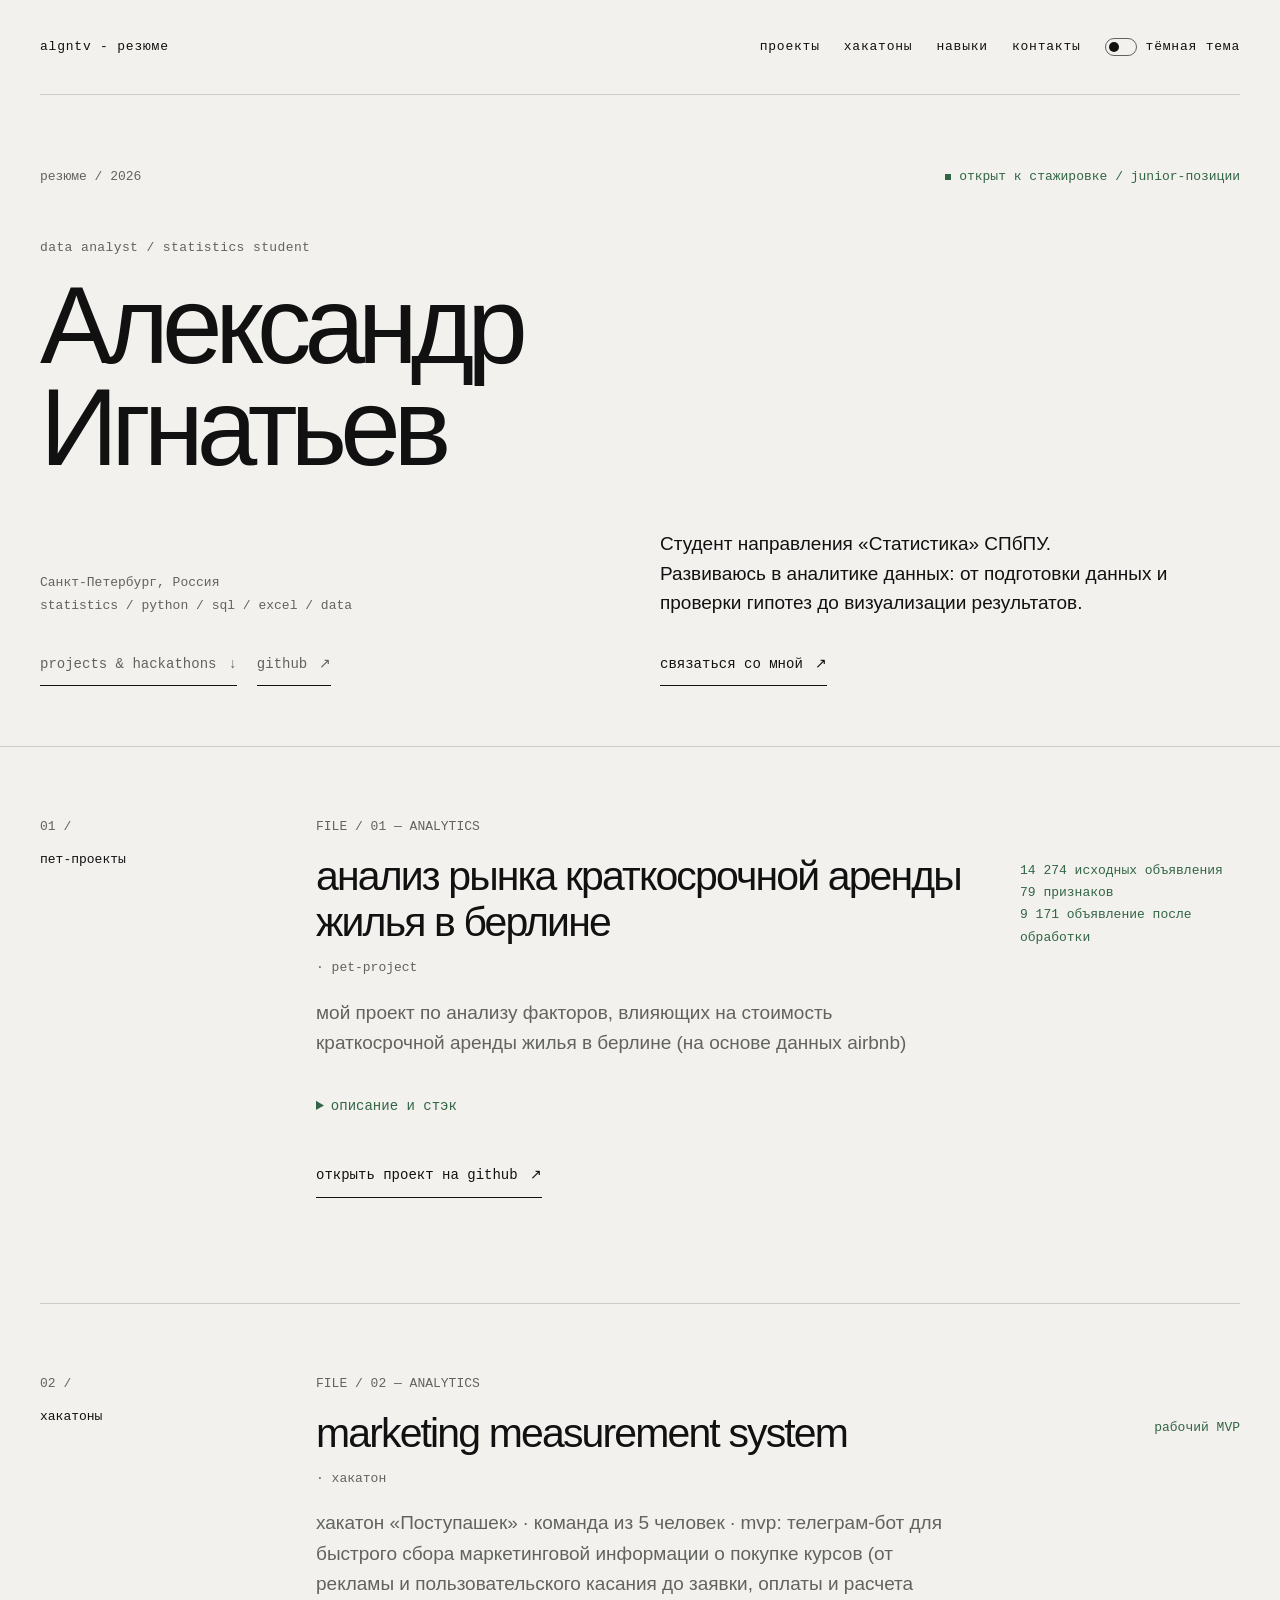
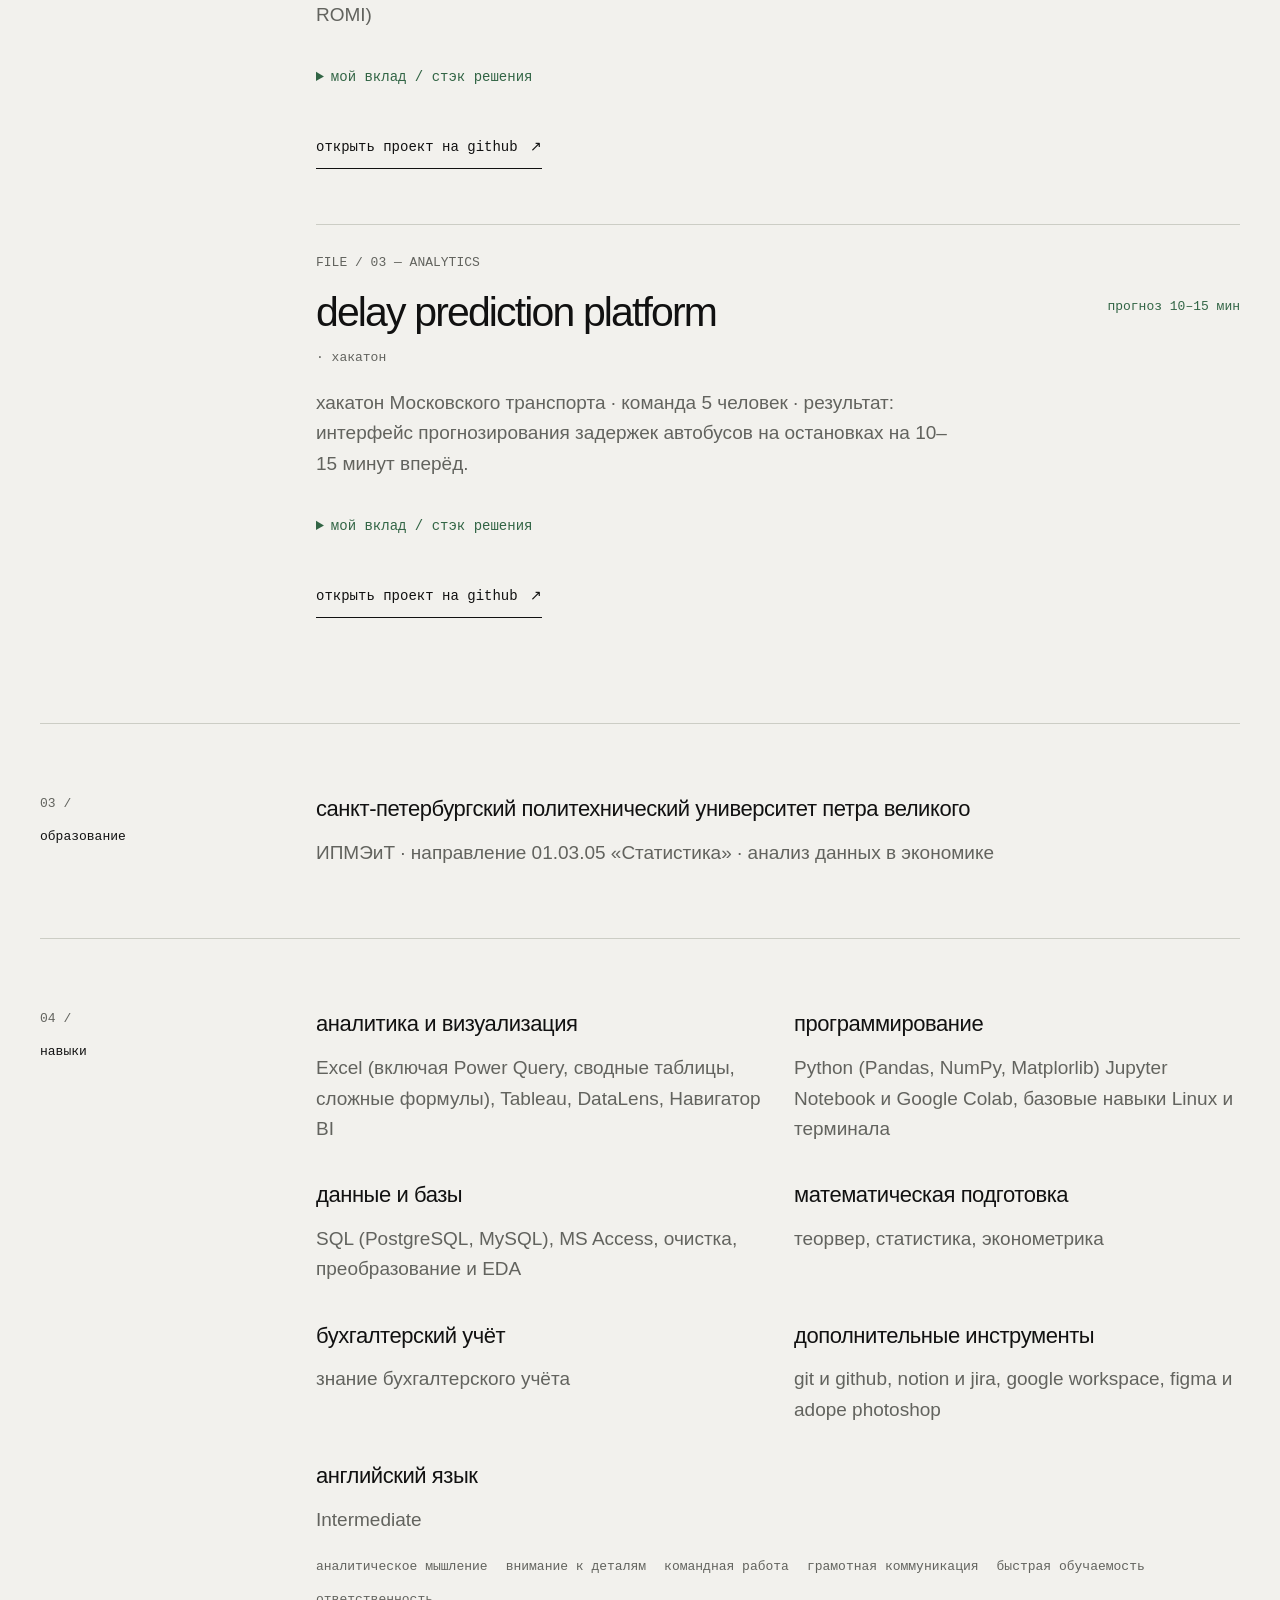
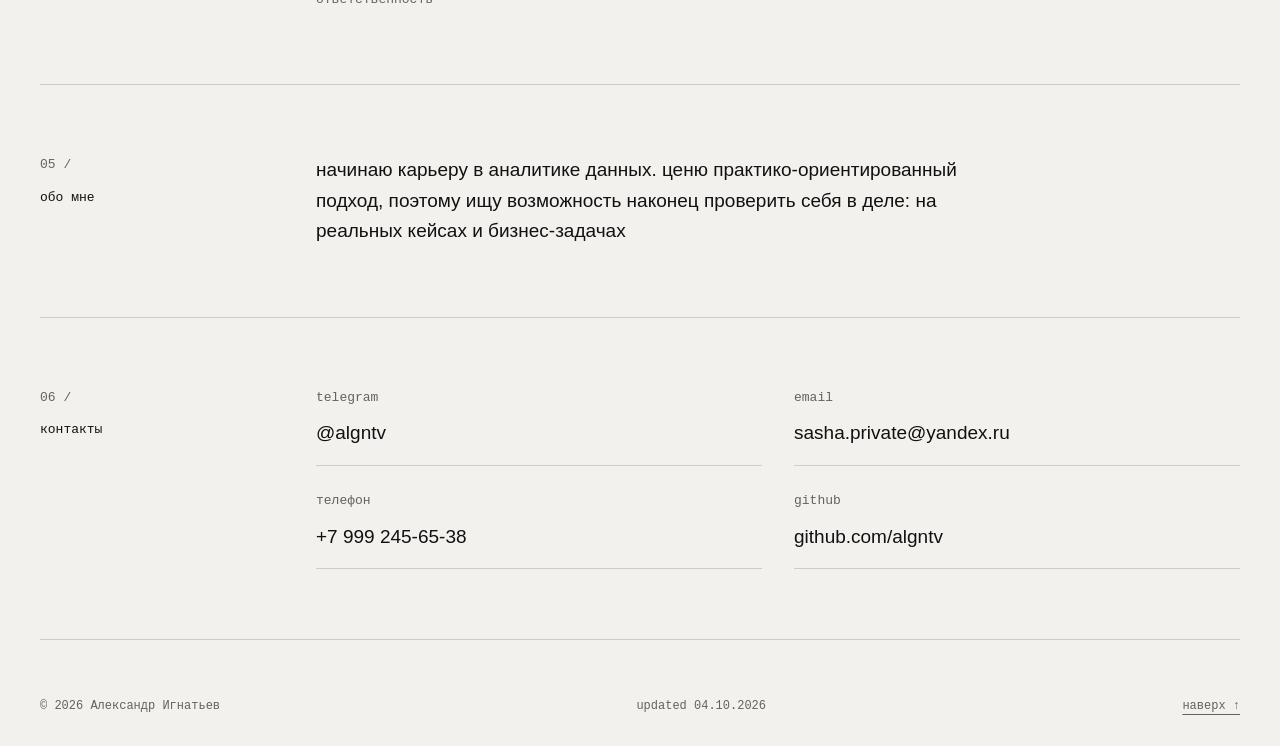
==== index.html @ ba7e3d8f "Add accounting knowledge to resume skills" ====
<!doctype html>
<html lang="ru">
<head>
  <meta charset="utf-8">
  <meta name="viewport" content="width=device-width, initial-scale=1">
  <meta name="description" content="Александр Игнатьев — начинающий аналитик данных. Python, SQL, Excel, Tableau и DataLens.">
  <title>Александр Игнатьев — аналитик данных</title>
  <script>
    (() => {
      let theme;
      try { theme = localStorage.getItem('resume-theme'); } catch {}
      document.documentElement.dataset.theme = theme === 'dark' || theme === 'light'
        ? theme : (matchMedia('(prefers-color-scheme: dark)').matches ? 'dark' : 'light');
    })();
  </script>
  <style>
:root{--bg:#f2f1ed;--text:#111;--muted:#62635e;--line:#cccdc5;--accent:#326545;--max:1240px;--body-size:19px;--label-size:13px;--action-size:14px;--card-title-size:22px;--mono:"SFMono-Regular",Consolas,"Liberation Mono",monospace}
html{color-scheme:light}html[data-theme="dark"]{color-scheme:dark;--bg:#181a18;--text:#f0f1eb;--muted:#b3b7ad;--line:#42473e;--accent:#97c9a2}
.theme-toggle{display:inline-flex;align-items:center;gap:9px;min-height:44px;padding:0;border:0;background:none;color:var(--text);font:inherit;letter-spacing:inherit;cursor:pointer}.theme-toggle:focus-visible{outline:2px solid var(--accent);outline-offset:6px}.theme-track{display:inline-block;width:32px;height:18px;border:1px solid var(--muted);border-radius:12px;padding:3px}.theme-track::after{content:"";display:block;width:10px;height:10px;border-radius:50%;background:var(--text);transition:transform .18s ease}.theme-toggle[aria-checked="true"] .theme-track::after{transform:translateX(14px)}.nav-links{align-items:center}
*{box-sizing:border-box}html{scroll-behavior:smooth;scroll-padding-top:28px}body{margin:0;background:var(--bg);color:var(--text);font:var(--body-size)/1.6 Arial,Helvetica,sans-serif}a{color:inherit;text-underline-offset:5px}a:hover{color:var(--accent)}a:focus-visible,summary:focus-visible{outline:2px solid var(--accent);outline-offset:6px}.wrap{width:min(calc(100% - 80px),var(--max));margin:auto}
.site-nav{display:flex;justify-content:space-between;gap:24px;align-items:center;padding:25px 0;border-bottom:1px solid var(--line);font:var(--label-size)/1.6 var(--mono);letter-spacing:.06em}.site-nav a{text-decoration:none}.site-nav>a{text-transform:none}.nav-links{display:flex;gap:24px;flex-wrap:wrap}.archive-mark{color:var(--muted)}
header{padding:72px 0 60px;border-bottom:1px solid var(--line)}.hero-meta{display:flex;justify-content:space-between;gap:24px;margin-bottom:50px;font:var(--label-size)/1.6 var(--mono);color:var(--muted)}.availability{color:var(--accent)}.availability::before{content:"";display:inline-block;width:6px;height:6px;background:var(--accent);margin-right:8px}
.eyebrow{margin:0 0 16px;font:var(--label-size)/1.6 var(--mono);color:var(--muted);letter-spacing:.03em}
h1{font-size:clamp(56px,8.5vw,118px);line-height:.94;letter-spacing:-.065em;font-weight:500;margin:0;max-width:1100px}h1 span{display:block}.hero-bottom{display:grid;grid-template-columns:1fr 1fr;gap:40px;align-items:end;margin-top:50px}.hero-index{font:var(--label-size)/1.8 var(--mono);color:var(--muted)}.lead{max-width:570px;margin:0;font-size:var(--body-size);line-height:1.55}.actions{display:flex;flex-wrap:wrap;gap:20px;margin-top:25px}.button{display:inline-flex;align-items:center;min-height:44px;padding:5px 0;border:0;border-bottom:1px solid var(--text);background:none;text-decoration:none;font:var(--action-size)/1.6 var(--mono)}.button:hover{border-color:var(--accent)}.button::after{content:" ↗";margin-left:12px}.hero-index .button:first-child::after{content:" ↓"}
main{padding:0 0 56px}section{display:grid;grid-template-columns:220px minmax(0,1fr);gap:56px;padding:70px 0;border-bottom:1px solid var(--line)}section h2{margin:0;font:var(--label-size)/1.6 var(--mono);font-weight:400}section h2 span{display:block;color:var(--muted);margin-bottom:12px}.content{min-width:0}.content p:first-child{margin-top:0}.content p:last-child{margin-bottom:0}.content>p{max-width:670px;font-size:var(--body-size);line-height:1.6}
.project{position:relative;border-top:1px solid var(--line);padding:28px 0 35px}.project:first-child{border-top:0;padding-top:0}.project+.project{margin-top:20px}.project-index{font:var(--label-size)/1.6 var(--mono);color:var(--muted);margin:0 0 16px}.project-top{display:grid;grid-template-columns:minmax(0,1fr) auto;gap:24px;align-items:start}.project h3{font-size:clamp(25px,3.2vw,43px);font-weight:400;letter-spacing:-.045em;line-height:1.12;margin:0 0 18px;max-width:650px}.project-type{display:block;font:var(--label-size)/1.6 var(--mono);color:var(--muted);letter-spacing:0;margin-top:12px}.project p{max-width:650px;color:var(--muted);font-size:var(--body-size)}.project-top p{font-size:var(--body-size)}.metric{font:var(--label-size)/1.7 var(--mono);color:var(--accent);max-width:220px;padding-top:6px}.project ul{margin:20px 0;padding-left:18px;max-width:650px;font-size:var(--body-size)}.project li{padding:4px 0}.tags{display:flex;flex-wrap:wrap;gap:5px 18px}.tag{font:var(--label-size)/1.7 var(--mono);color:var(--muted);padding:3px 0;background:transparent;border:0}.case-file{margin-top:24px}.case-file summary{cursor:pointer;font:var(--action-size)/1.6 var(--mono);padding:12px 0;width:fit-content;min-height:44px;color:var(--accent)}.case-file[open]{padding-bottom:16px}.case-file[open] summary{margin-bottom:14px}.case-file strong{font-weight:500;color:var(--text)}
.skill-groups{display:grid;grid-template-columns:1fr 1fr;gap:36px 32px}.card{padding:0;background:none;border:0}.card h3{font-size:var(--card-title-size);line-height:1.35;font-weight:400;margin:0 0 14px;letter-spacing:-.02em}.card p{margin:0;color:var(--muted);font-size:var(--body-size)}.contact-grid{display:grid;grid-template-columns:1fr 1fr;gap:25px 32px}.contact{display:block;padding:0 0 16px;border-bottom:1px solid var(--line);text-decoration:none;overflow-wrap:anywhere;font-size:var(--body-size)}.contact span{display:block;font:var(--label-size)/1.6 var(--mono);color:var(--muted);margin-bottom:10px}footer{padding:0 0 28px;font:12px/1.8 var(--mono);color:var(--muted)}.footer-row{display:flex;justify-content:space-between;gap:20px}.skip-link{position:absolute;left:20px;top:-100px;background:var(--bg);padding:12px;z-index:2}.skip-link:focus{top:10px}
@media(min-width:1000px){section h2{position:sticky;top:28px;align-self:start}}
@media(max-width:850px){.wrap{width:calc(100% - 40px)}section{grid-template-columns:150px minmax(0,1fr);gap:28px}.project-top{grid-template-columns:1fr}.metric{padding-top:0}.hero-bottom{gap:24px}.nav-links{gap:14px}}
@media(max-width:600px){:root{--body-size:18px;--label-size:12px;--action-size:13px;--card-title-size:21px}.wrap{width:calc(100% - 36px)}.site-nav{font-size:var(--label-size);padding:18px 0;gap:12px;flex-wrap:wrap}.nav-links{width:100%;justify-content:space-between}.archive-mark{display:none}.nav-links{gap:16px}header{padding:40px 0}.hero-meta{margin-bottom:36px;flex-direction:column;gap:8px}h1{font-size:clamp(46px,12vw,72px)}.hero-bottom{grid-template-columns:1fr;margin-top:32px;gap:28px}.hero-index{order:2}.lead{font-size:var(--body-size)}section{grid-template-columns:1fr;gap:30px;padding:44px 0}section h2 span{display:inline;margin-right:12px}section h2{font-size:var(--label-size)}.skill-groups,.contact-grid{grid-template-columns:1fr}.project h3{font-size:32px}.project+.project{margin-top:5px}.content>p{font-size:var(--body-size)}.footer-row{flex-direction:column;gap:5px}}
@media(prefers-reduced-motion:reduce){html{scroll-behavior:auto}.theme-track::after{transition:none}}
</style>
</head>
<body>
<a class="skip-link" href="#main">перейти к содержимому</a>
<nav class="site-nav wrap" aria-label="Основная навигация"><a href="#" aria-label="В начало">algntv - резюме</a><div class="nav-links"><a href="#projects">проекты</a><a href="#hackathons">хакатоны</a><a href="#skills">навыки</a><a href="#contacts">контакты</a><button class="theme-toggle" type="button" role="switch" aria-label="тёмная тема" aria-checked="false"><span class="theme-track" aria-hidden="true"></span><span>тёмная тема</span></button></div></nav>
  <header>
    <div class="wrap">
      <div class="hero-meta"><span>резюме / 2026</span><span class="availability">открыт к стажировке / junior-позиции</span></div>
<p class="eyebrow">data analyst / statistics student</p>
<h1><span>Александр</span><span>Игнатьев</span></h1>
<div class="hero-bottom"><div class="hero-index">Санкт-Петербург, Россия<br>statistics / python / sql / excel / data<br><div class="actions"><a class="button" href="#projects">projects &amp; hackathons</a><a class="button" href="https://github.com/algntv" target="_blank" rel="noreferrer">github</a></div></div><div><p class="lead">Студент направления «Статистика» СПбПУ.<br>Развиваюсь в аналитике данных: от подготовки данных и проверки гипотез до визуализации результатов.</p><div class="actions"><a class="button" href="mailto:sasha.private@yandex.ru">связаться со мной</a></div></div></div>
</div></header>

  <main class="wrap" id="main">
    <section id="projects">
      <h2><span>01 /</span>пет-проекты</h2>
      <div class="content">
        <article class="project" id="project-1"><div class="project-index">FILE / 01 — ANALYTICS</div>
          <div class="project-top">
            <div>
              <h3>анализ рынка краткосрочной аренды жилья в берлине<span class="project-type">· pet-project</span></h3>
              <p>
                мой проект по анализу факторов, влияющих на стоимость краткосрочной аренды жилья в берлине (на основе данных airbnb)
              </p>
            </div>
            <span class="metric">14 274 исходных объявления<br>79 признаков<br>9 171 объявление после обработки</span>
          </div>

          <details class="case-file"><summary>описание и стэк</summary><ul>
            <li>очистил и подготовил исходные данные;</li>
            <li>провёл EDA и визуализацию ключевых характеристик рынка;</li>
            <li>исследовал влияние района, типа жилья, вместимости, рейтинга и других факторов на цену;</li>
            <li>проверил восемь аналитических гипотез и сформулировал выводы о драйверах стоимости.</li>
          </ul>

          <p><strong>стек:</strong></p>
          <div class="tags">
            <span class="tag">Python</span>
            <span class="tag">Pandas</span>
            <span class="tag">NumPy</span>
            <span class="tag">Matplotlib</span>
            <span class="tag">Jupyter Notebook</span>
            <span class="tag">EDA</span>
            <span class="tag">очистка данных</span>
            <span class="tag">визуализация</span>
          </div>

          </details>
<div class="actions">
            <a class="button" href="https://github.com/algntv/airbnb-berlin-price-drivers" target="_blank" rel="noreferrer">
              открыть проект на github
            </a>
          </div>
        </article>

      </div>
    </section>

    <section id="hackathons">
      <h2><span>02 /</span>хакатоны</h2>
      <div class="content">
        <article class="project" id="project-2"><div class="project-index">FILE / 02 — ANALYTICS</div>
          <div class="project-top">
            <div>
              <h3>marketing measurement system<span class="project-type">· хакатон</span></h3>
              <p>
                хакатон «Поступашек» · команда из 5 человек ·
                mvp: телеграм-бот для быстрого сбора маркетинговой информации о покупке курсов (от рекламы и пользовательского касания до заявки, оплаты и расчета ROMI)
              </p>
            </div>
            <span class="metric">рабочий MVP</span>
          </div>

          <details class="case-file"><summary>мой вклад / стэк решения</summary><ul>
            <li>Telegram-бот создаёт tracking-ссылки, фиксирует касания и заявки;</li>
            <li>система считает воронку, attributed revenue, CPA и ROMI по нескольким моделям атрибуции;</li>
            <li>аналитическая часть включает EDA 628 заказов, 606 покупателей и ≈5,9 млн ₽ выручки;</li>
            <li>Telegram-публикации классифицируются rule-based алгоритмом по типу контента;</li>
            <li><strong>мой вклад:</strong> участие в проработке аналитической логики решения и подхода к анализу и классификации данных.</li>
          </ul>

          <p><strong>стек проекта:</strong></p>
          <div class="tags">
            <span class="tag">Python</span>
            <span class="tag">Pandas</span>
            <span class="tag">SQLite</span>
            <span class="tag">Telegram Bot</span>
            <span class="tag">EDA</span>
            <span class="tag">атрибуция</span>
            <span class="tag">ROMI</span>
            <span class="tag">классификация</span>
            <span class="tag">маркетинговая аналитика</span>
          </div>

          </details>
<div class="actions">
            <a class="button" href="https://github.com/valentinesvev/marketing_attribution_system" target="_blank" rel="noreferrer">
              открыть проект на github
            </a>
          </div>
        </article>

        <article class="project" id="project-3"><div class="project-index">FILE / 03 — ANALYTICS</div>
          <div class="project-top">
            <div>
              <h3>delay prediction platform<span class="project-type">· хакатон</span></h3>
              <p>
                хакатон Московского транспорта · команда 5 человек · результат: интерфейс прогнозирования задержек автобусов на остановках на 10–15 минут вперёд.
              </p>
            </div>
            <span class="metric">прогноз 10–15 мин</span>
          </div>

          <details class="case-file"><summary>мой вклад / стэк решения</summary><ul>
            <li>платформа принимает потоковую телеметрию и показывает текущие и прогнозные задержки в интерфейсе диспетчера;</li>
            <li>реализованы live- и historical-режимы, ML-пайплайн, FastAPI backend и отдельный analytics worker;</li>
            <li>решение контейнеризировано через Docker Compose и покрыто автоматическими тестами;</li>
            <li><strong>мой вклад:</strong> финальное code review, проверка прохождения тестов и end-to-end работоспособности проекта перед сдачей.</li>
          </ul>

          <p><strong>стек проекта:</strong></p>
          <div class="tags">
            <span class="tag">Python</span>
            <span class="tag">Docker</span>
            <span class="tag">FastAPI</span>
            <span class="tag">PyTorch</span>
            <span class="tag">SQLite</span>
            <span class="tag">ML</span>
            <span class="tag">тестирование</span>
            <span class="tag">Code Review</span>
          </div>

          </details>
<div class="actions">
            <a class="button" href="https://github.com/valentinesvev/delay_prediction_platform" target="_blank" rel="noreferrer">
              открыть проект на github
            </a>
          </div>
        </article>
      </div>
    </section>

    <section id="education">
      <h2><span>03 /</span>образование</h2>
      <div class="content">
        <div class="card">
          <h3>санкт-петербургский политехнический университет петра великого</h3>
          <p>ИПМЭиТ · направление 01.03.05 «Статистика» · анализ данных в экономике</p>
        </div>
      </div>
    </section>

    <section id="skills">
      <h2><span>04 /</span>навыки</h2>
      <div class="content">
        <div class="skill-groups">
          <div class="card">
            <h3>аналитика и визуализация</h3>
            <p>Excel (включая Power Query, сводные таблицы, сложные формулы), Tableau, DataLens, Навигатор BI</p>
          </div>
          <div class="card">
            <h3>программирование</h3>
            <p>Python (Pandas, NumPy, Matplorlib) Jupyter Notebook и Google Colab, базовые навыки Linux и терминала</p>
          </div>
          <div class="card">
            <h3>данные и базы</h3>
            <p>SQL (PostgreSQL, MySQL), MS Access, очистка, преобразование и EDA</p>
          </div>
          <div class="card"><h3>математическая подготовка</h3><p>теорвер, статистика, эконометрика</p></div>
          <div class="card"><h3>бухгалтерский учёт</h3><p>знание бухгалтерского учёта</p></div>
          <div class="card">
            <h3>дополнительные инструменты</h3>
            <p>git и github, notion и jira, google workspace, figma и adope photoshop</p>
          </div>
          <div class="card">
            <h3>английский язык</h3>
            <p>Intermediate</p>
          </div>
        </div>

        <div class="tags" style="margin-top:18px">
          <span class="tag">аналитическое мышление</span>
          <span class="tag">внимание к деталям</span>
          <span class="tag">командная работа</span>
          <span class="tag">грамотная коммуникация</span>
          <span class="tag">быстрая обучаемость</span>
          <span class="tag">ответственность</span>
        </div>
      </div>
    </section>

    <section id="about">
      <h2><span>05 /</span>обо мне</h2>
      <div class="content">
        <p>
          начинаю карьеру в аналитике данных. ценю практико-ориентированный подход, поэтому ищу возможность наконец проверить себя в деле: на реальных кейсах и бизнес-задачах
        </p>
      </div>
    </section>

    <section id="contacts">
      <h2><span>06 /</span>контакты</h2>
      <div class="content">
        <div class="contact-grid">
          <a class="contact" href="https://t.me/algntv" target="_blank" rel="noreferrer">
            <span>telegram</span>
            @algntv
          </a>
          <a class="contact" href="mailto:sasha.private@yandex.ru">
            <span>email</span>
            sasha.private@yandex.ru
          </a>
          <a class="contact" href="tel:+79992456538">
            <span>телефон</span>
            +7 999 245-65-38
          </a>
          <a class="contact" href="https://github.com/algntv" target="_blank" rel="noreferrer">
            <span>github</span>
            github.com/algntv
          </a>
        </div>
      </div>
    </section>
  </main>

  <footer>
    <div class="wrap footer-row"><span>© 2026 Александр Игнатьев</span><span>updated 04.10.2026</span><a href="#">наверх ↑</a></div>
  </footer>
<script>
  (() => {
    const root = document.documentElement;
    const toggle = document.querySelector('.theme-toggle');
    const syncToggle = () => toggle.setAttribute('aria-checked', String(root.dataset.theme === 'dark'));
    syncToggle();
    toggle.addEventListener('click', () => {
      root.dataset.theme = root.dataset.theme === 'dark' ? 'light' : 'dark';
      try { localStorage.setItem('resume-theme', root.dataset.theme); } catch {}
      syncToggle();
    });
    matchMedia('(prefers-color-scheme: dark)').addEventListener('change', event => {
      let saved;
      try { saved = localStorage.getItem('resume-theme'); } catch {}
      if (saved === 'light' || saved === 'dark') return;
      root.dataset.theme = event.matches ? 'dark' : 'light';
      syncToggle();
    });
  })();
</script>
</body>
</html>
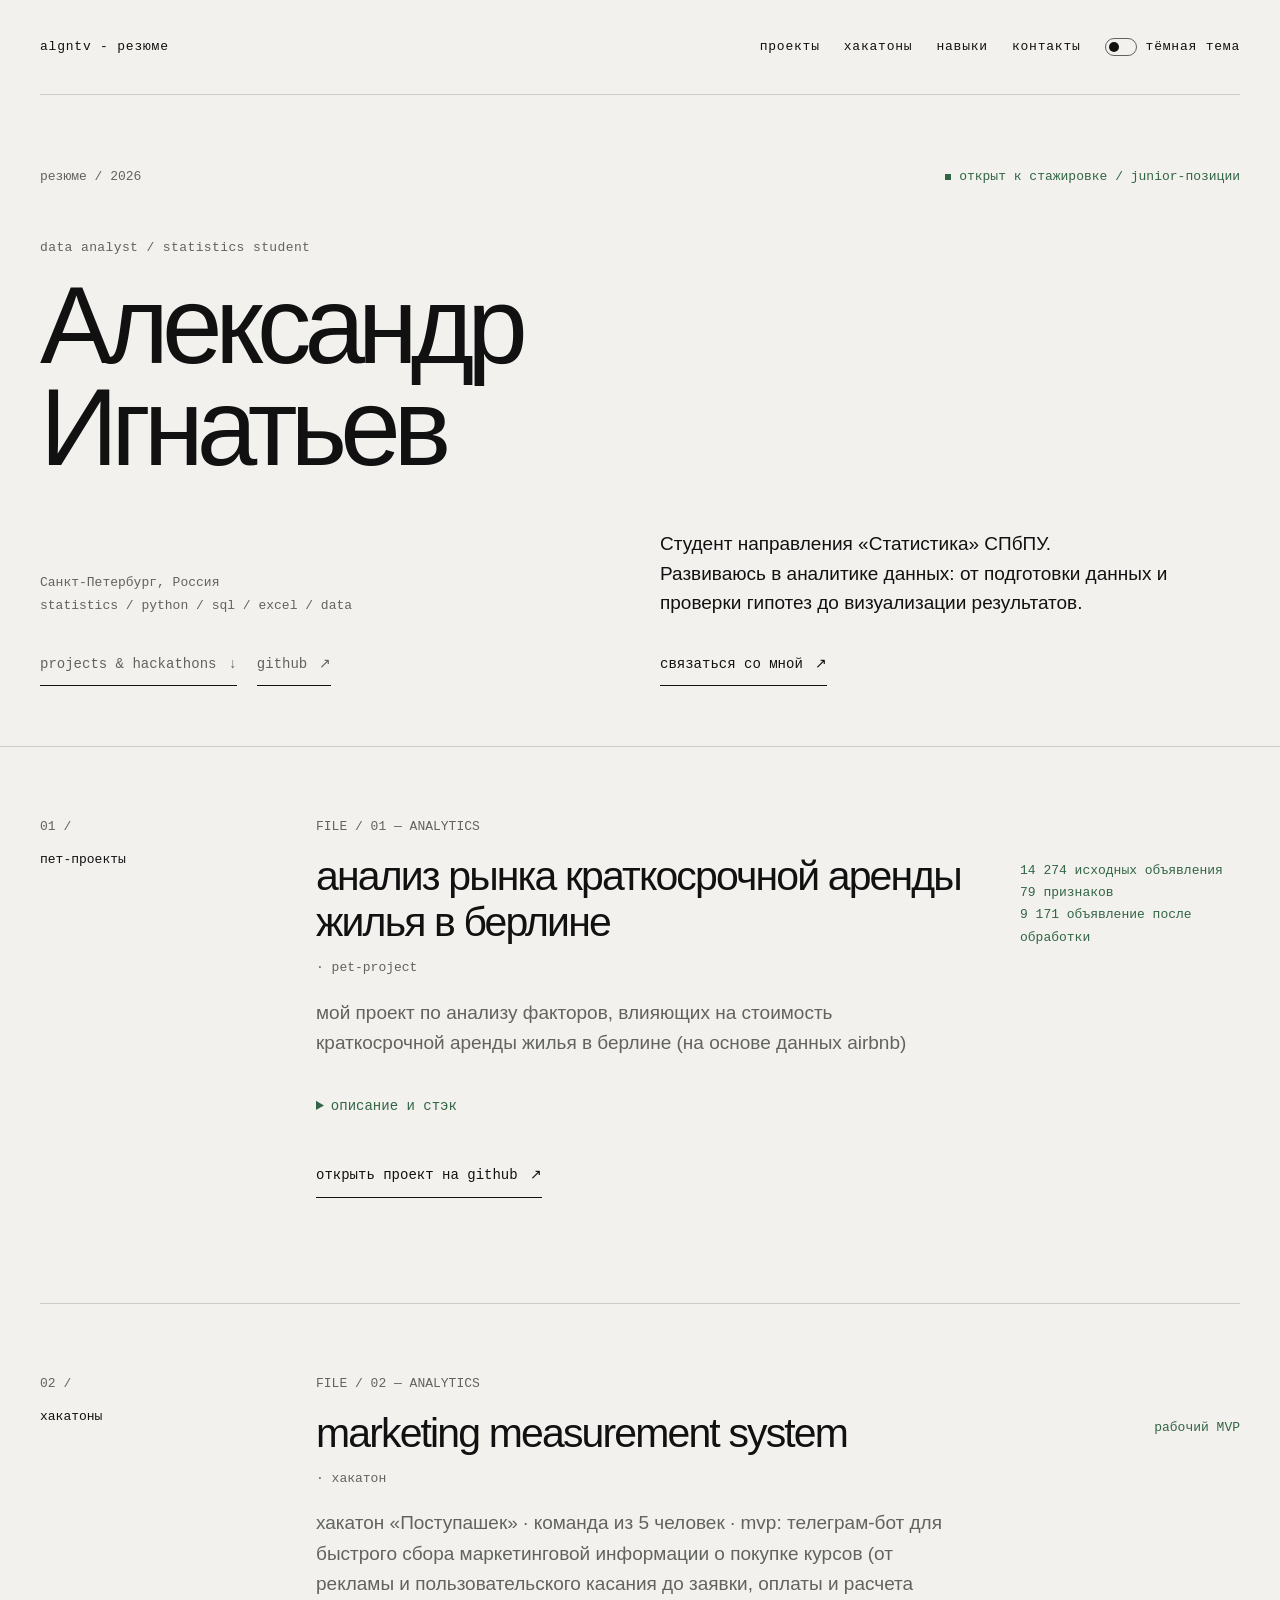
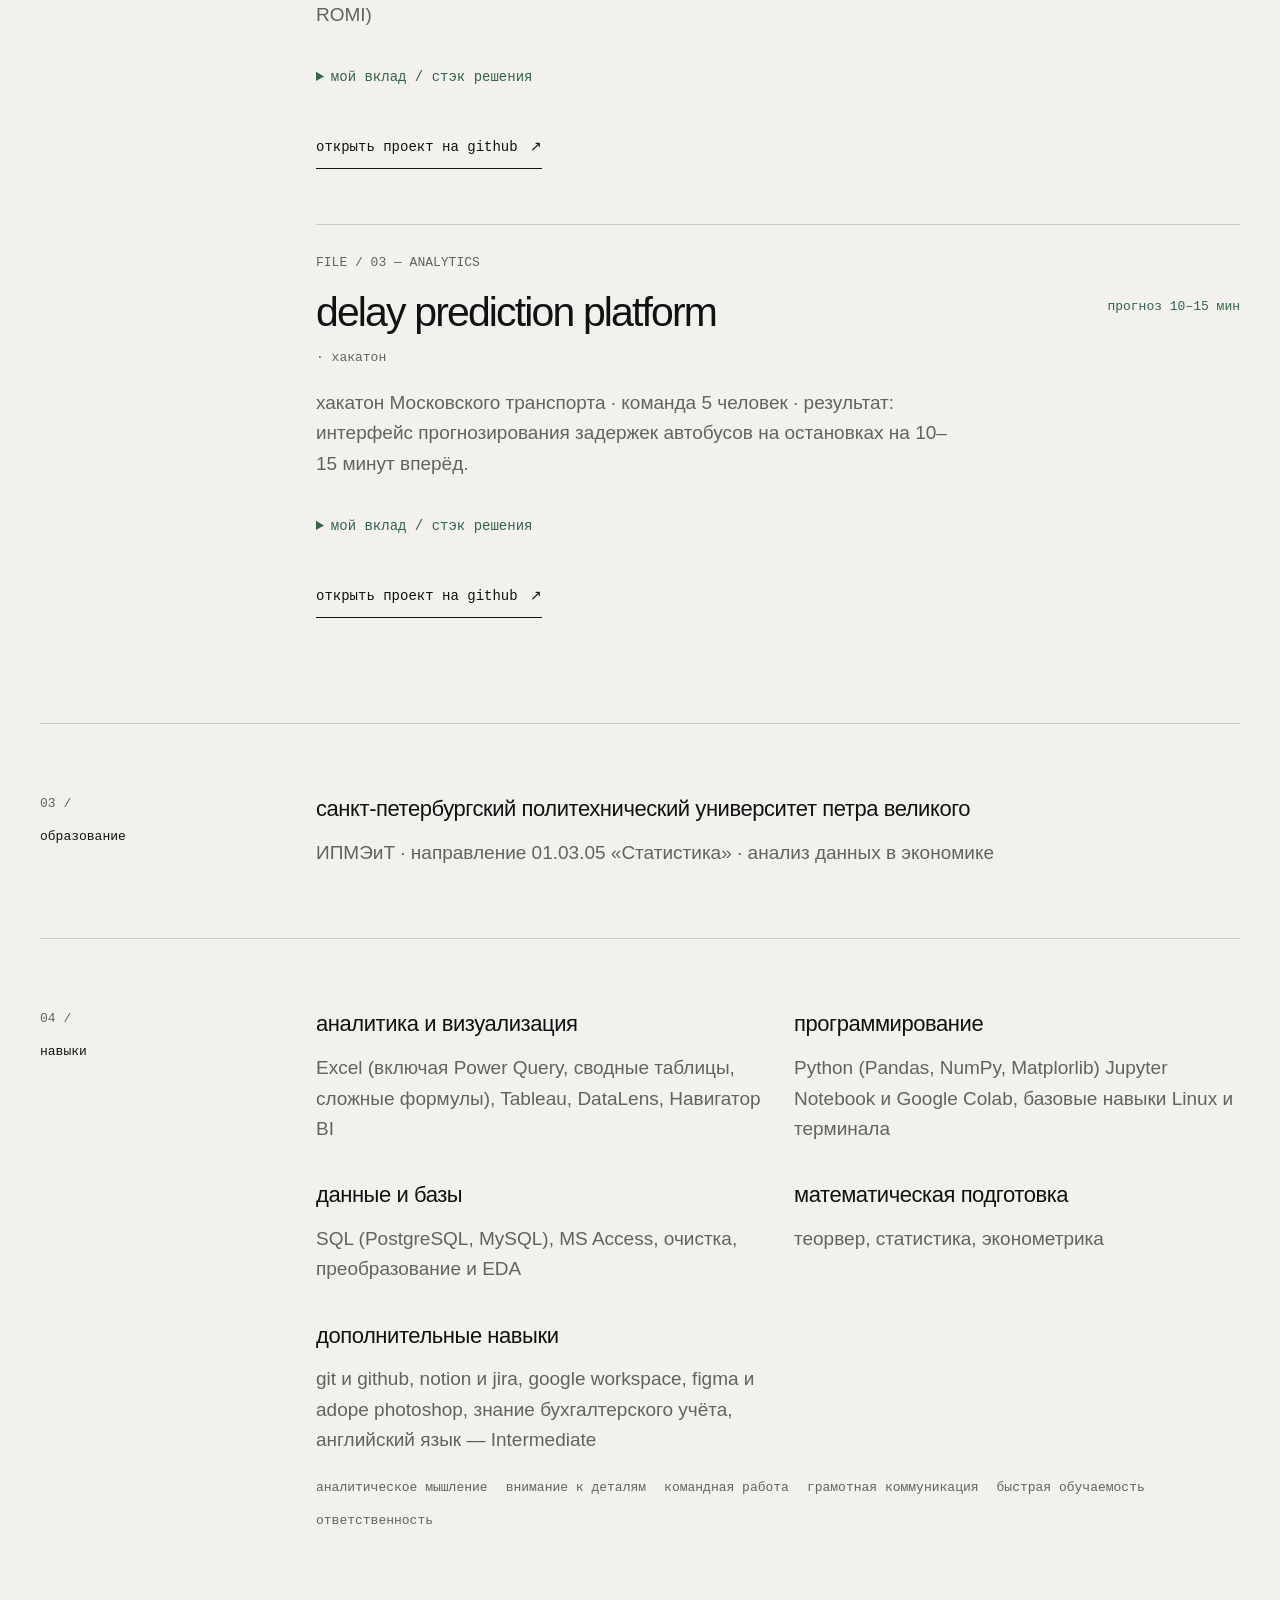
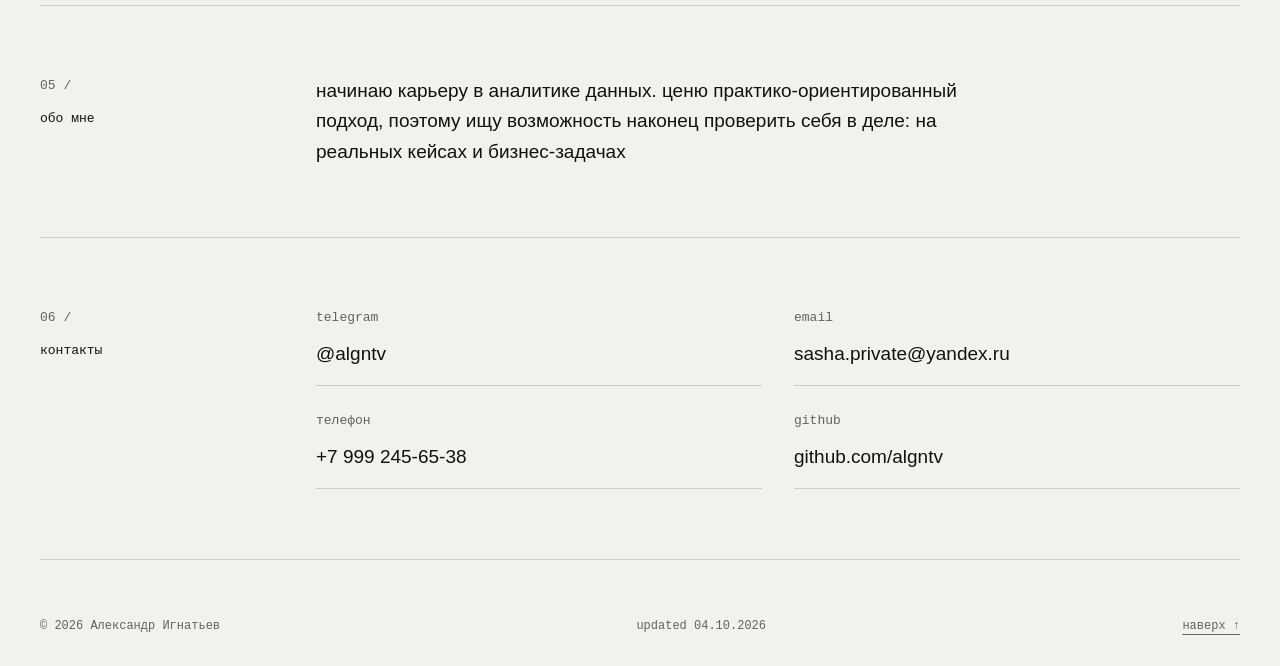
==== commit b5952a42: "Group accounting and English under additional skills" ====
--- a/index.html
+++ b/index.html
@@ -198,14 +198,9 @@
             <p>SQL (PostgreSQL, MySQL), MS Access, очистка, преобразование и EDA</p>
           </div>
           <div class="card"><h3>математическая подготовка</h3><p>теорвер, статистика, эконометрика</p></div>
-          <div class="card"><h3>бухгалтерский учёт</h3><p>знание бухгалтерского учёта</p></div>
-          <div class="card">
-            <h3>дополнительные инструменты</h3>
-            <p>git и github, notion и jira, google workspace, figma и adope photoshop</p>
-          </div>
-          <div class="card">
-            <h3>английский язык</h3>
-            <p>Intermediate</p>
+          <div class="card">
+            <h3>дополнительные навыки</h3>
+            <p>git и github, notion и jira, google workspace, figma и adope photoshop, знание бухгалтерского учёта, английский язык — Intermediate</p>
           </div>
         </div>
 
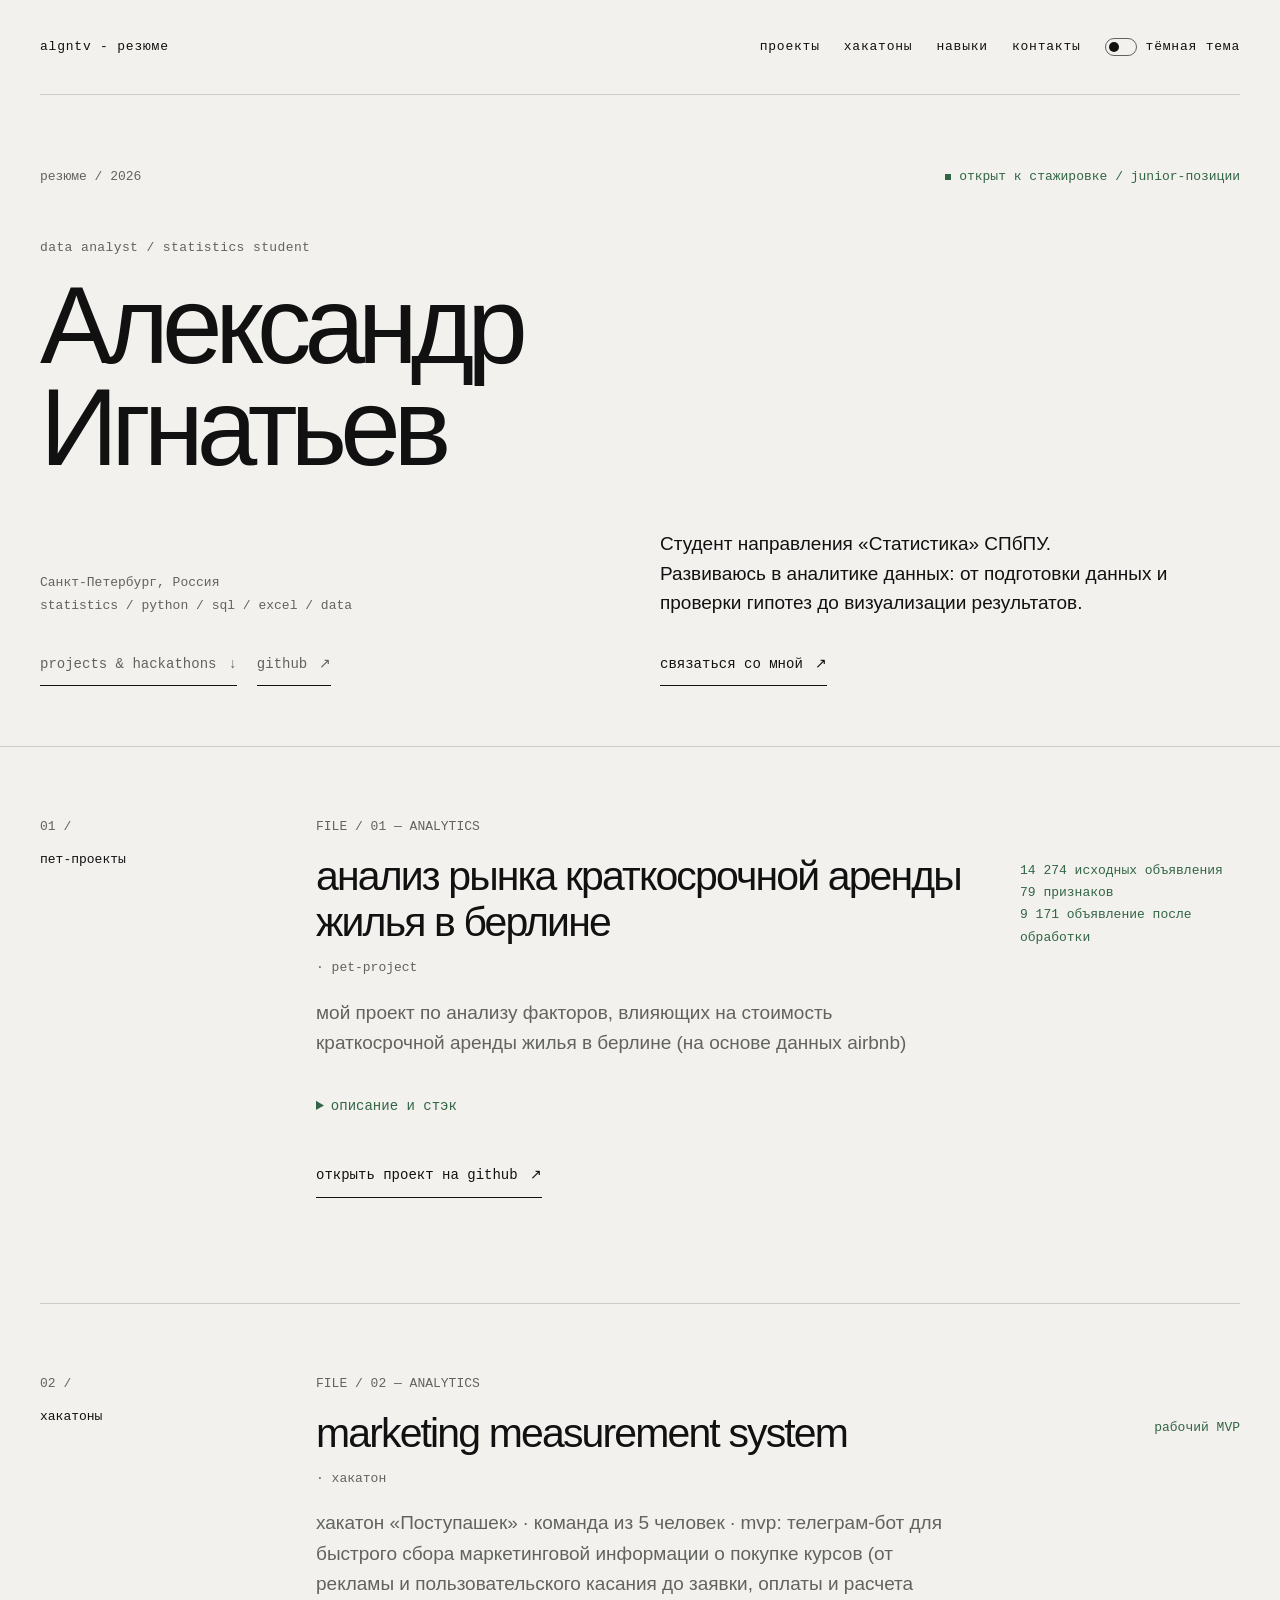
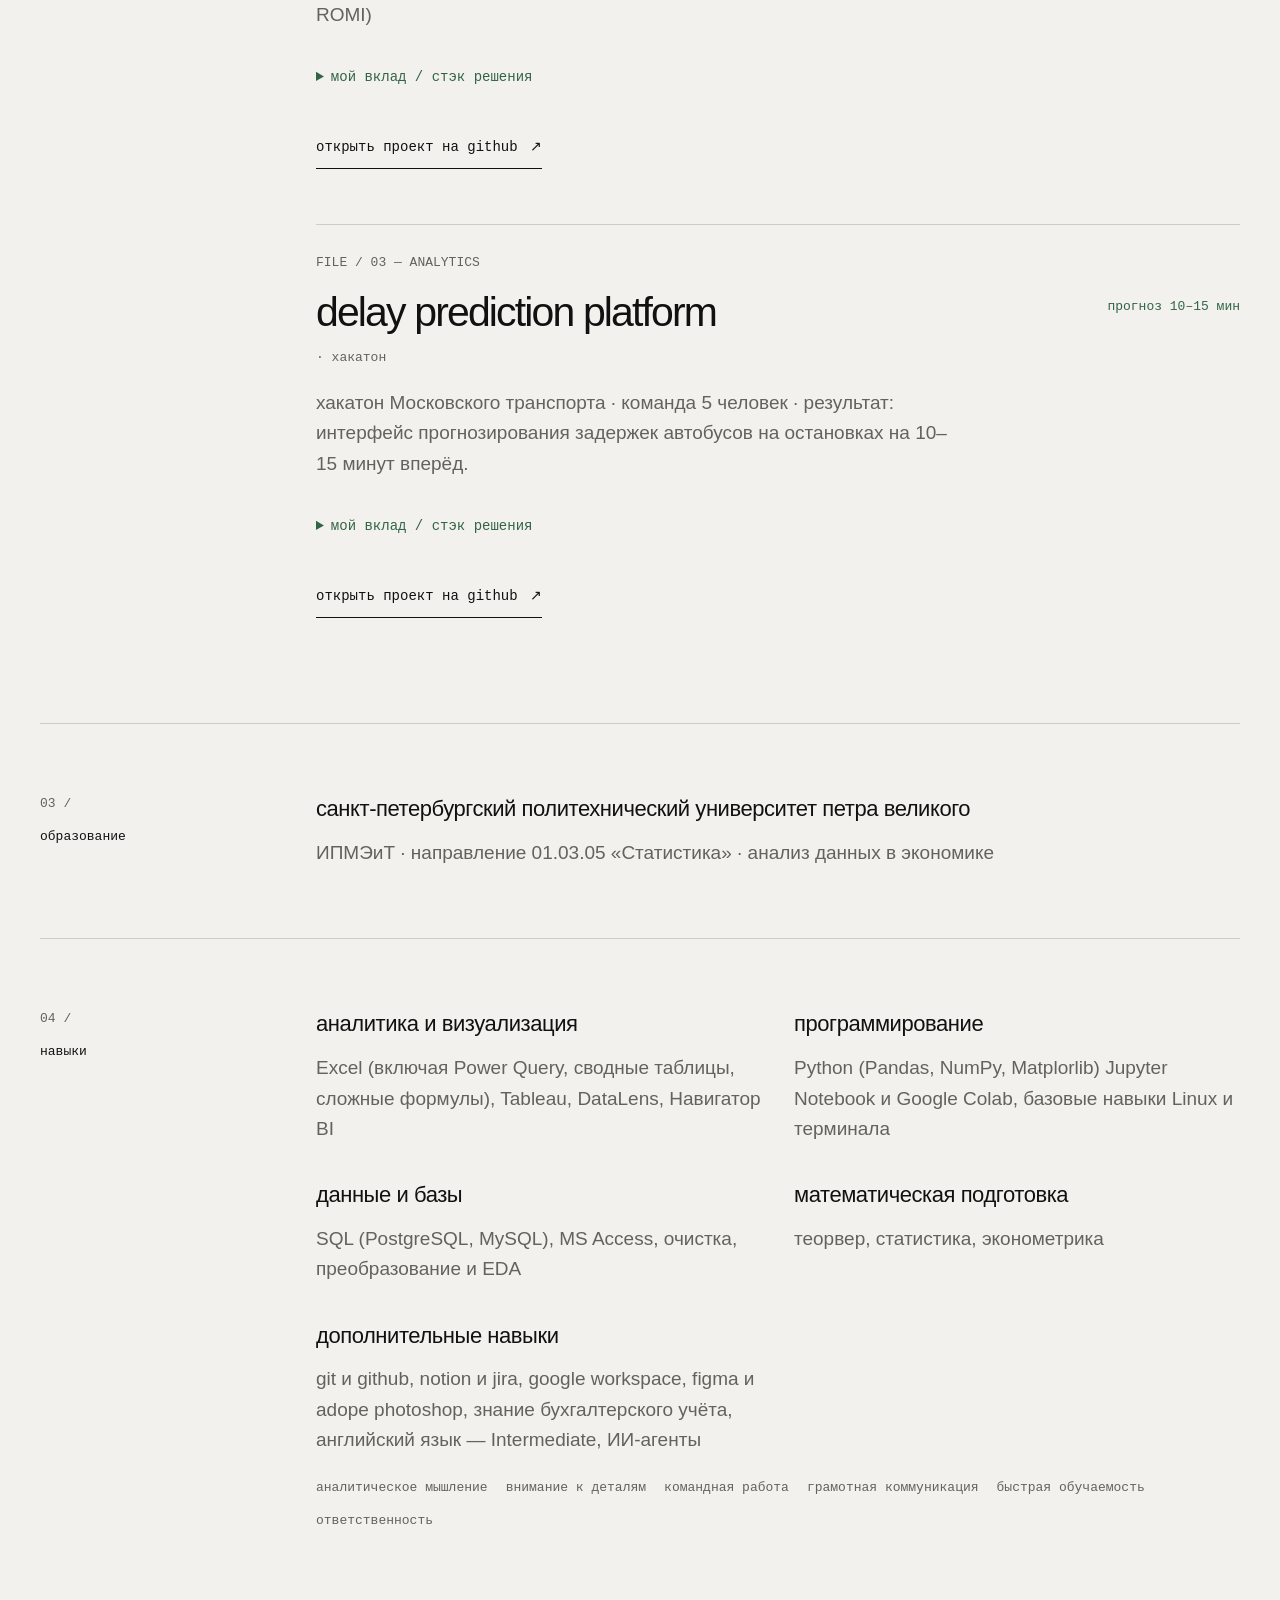
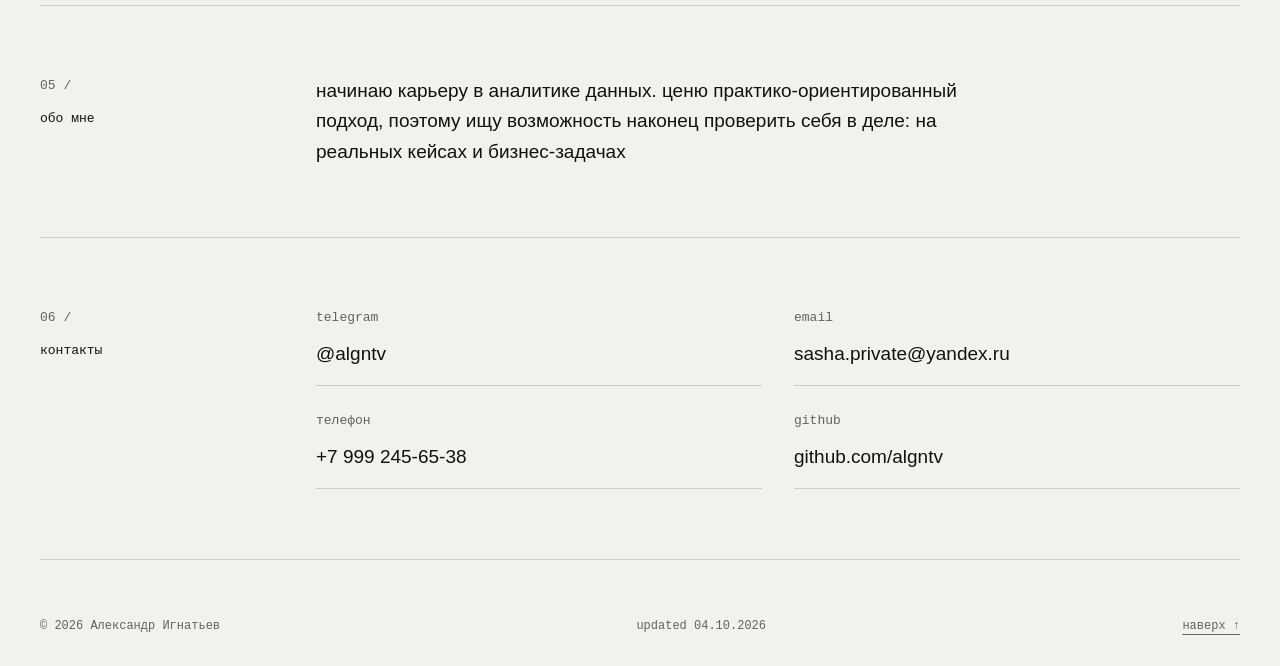
==== commit af575954: "Add AI agents to additional skills" ====
--- a/index.html
+++ b/index.html
@@ -200,7 +200,7 @@
           <div class="card"><h3>математическая подготовка</h3><p>теорвер, статистика, эконометрика</p></div>
           <div class="card">
             <h3>дополнительные навыки</h3>
-            <p>git и github, notion и jira, google workspace, figma и adope photoshop, знание бухгалтерского учёта, английский язык — Intermediate</p>
+            <p>git и github, notion и jira, google workspace, figma и adope photoshop, знание бухгалтерского учёта, английский язык — Intermediate, ИИ-агенты</p>
           </div>
         </div>
 
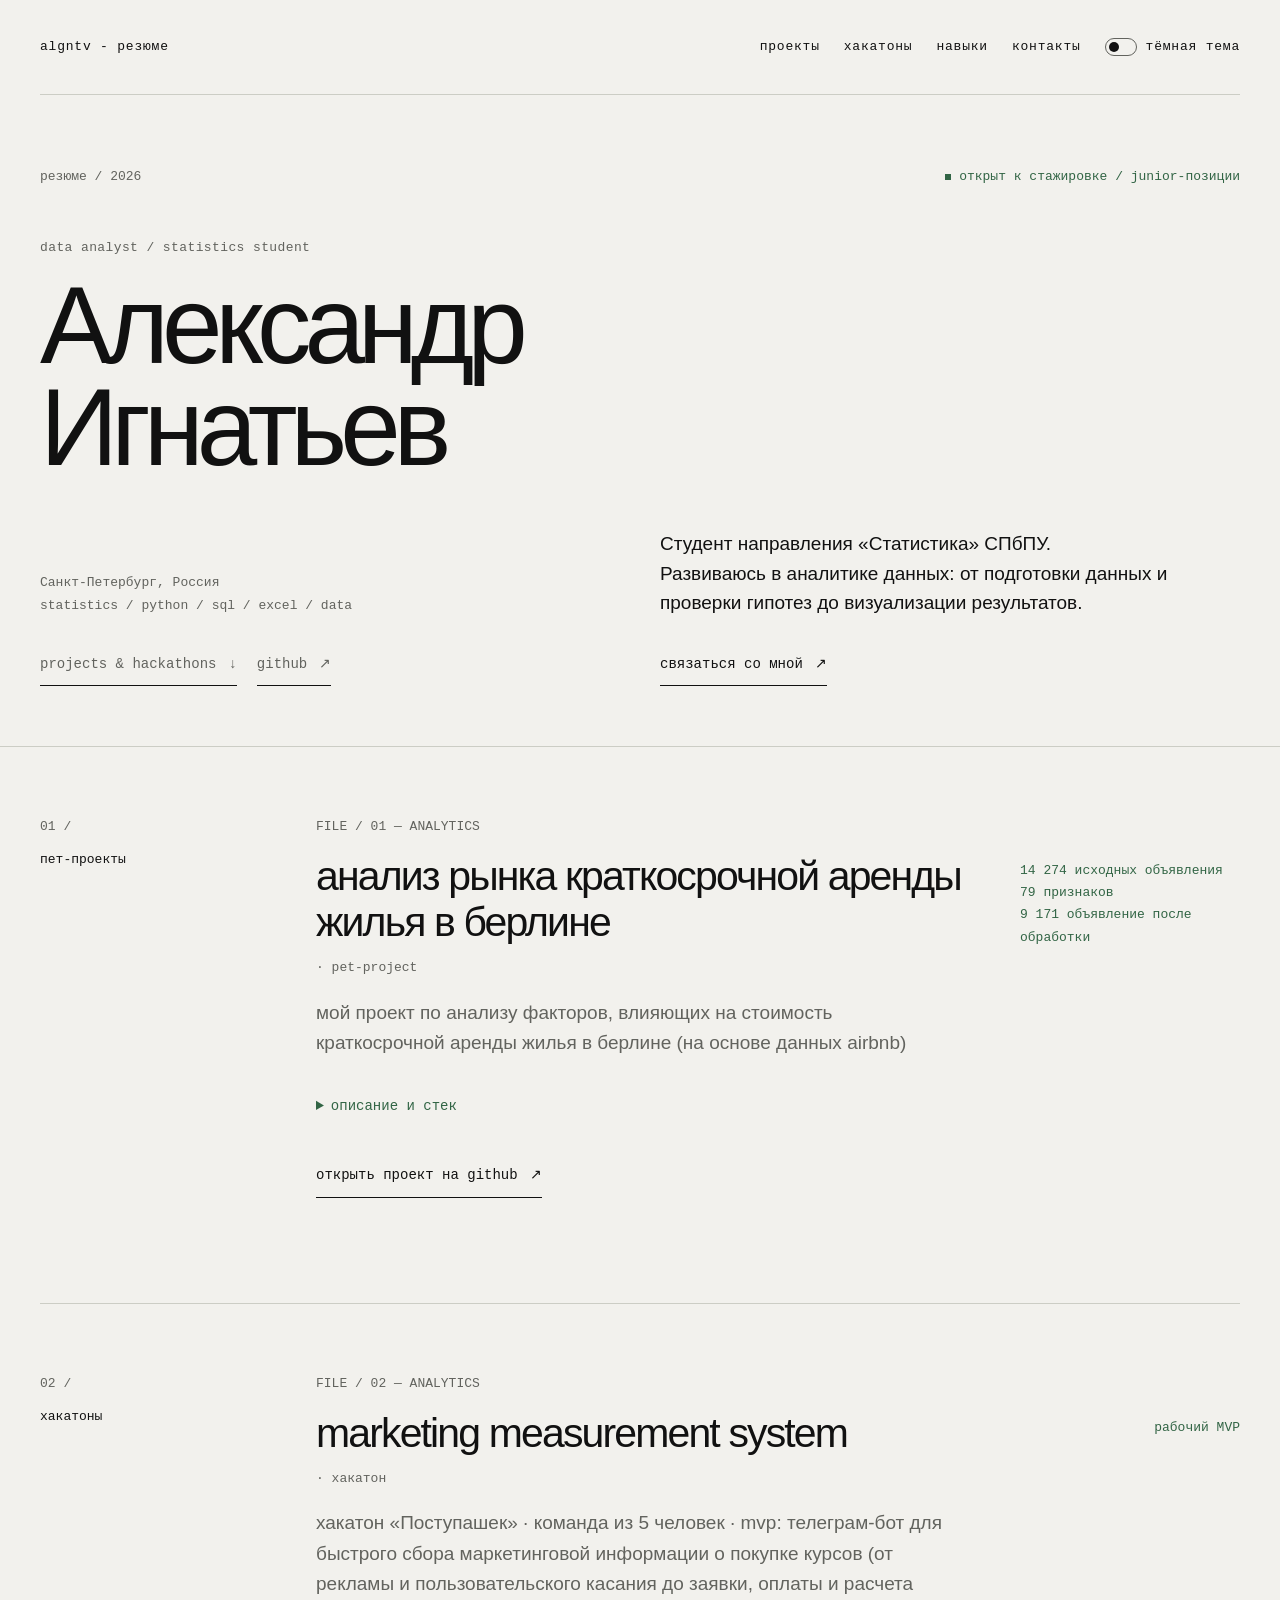
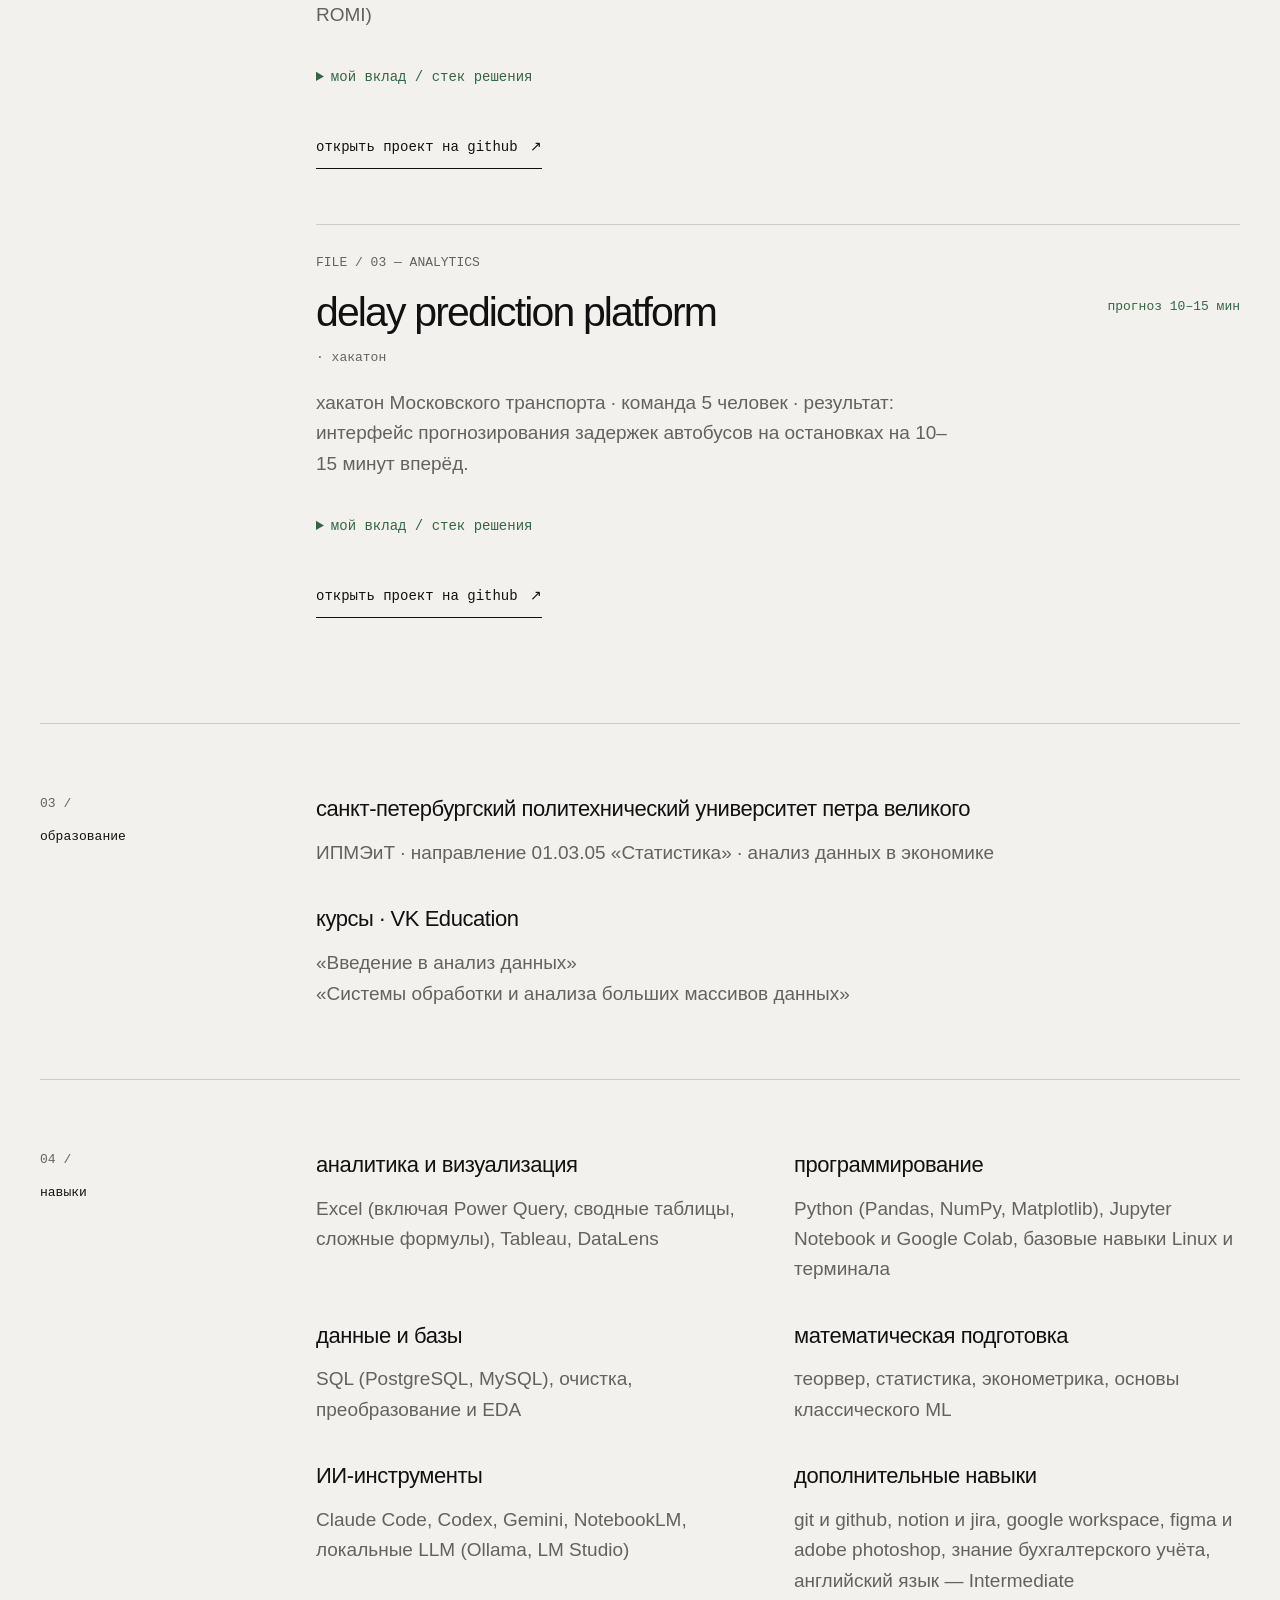
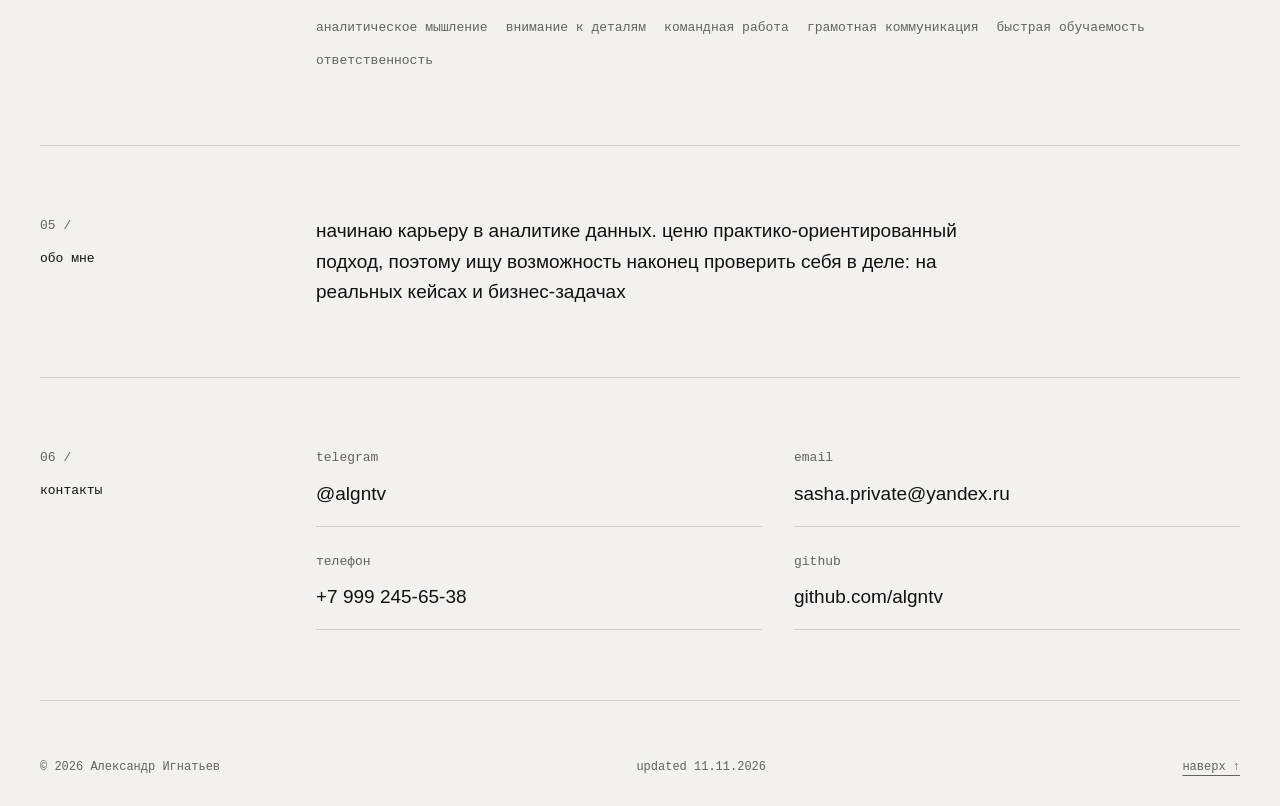
==== commit 5d501afe: "обновить навыки: курсы VK Education, ИИ-инструменты, основы ML, опечатки Co-Authored-By: Claude Opus" ====
--- a/index.html
+++ b/index.html
@@ -57,7 +57,7 @@
             <span class="metric">14 274 исходных объявления<br>79 признаков<br>9 171 объявление после обработки</span>
           </div>
 
-          <details class="case-file"><summary>описание и стэк</summary><ul>
+          <details class="case-file"><summary>описание и стек</summary><ul>
             <li>очистил и подготовил исходные данные;</li>
             <li>провёл EDA и визуализацию ключевых характеристик рынка;</li>
             <li>исследовал влияние района, типа жилья, вместимости, рейтинга и других факторов на цену;</li>
@@ -102,7 +102,7 @@
             <span class="metric">рабочий MVP</span>
           </div>
 
-          <details class="case-file"><summary>мой вклад / стэк решения</summary><ul>
+          <details class="case-file"><summary>мой вклад / стек решения</summary><ul>
             <li>Telegram-бот создаёт tracking-ссылки, фиксирует касания и заявки;</li>
             <li>система считает воронку, attributed revenue, CPA и ROMI по нескольким моделям атрибуции;</li>
             <li>аналитическая часть включает EDA 628 заказов, 606 покупателей и ≈5,9 млн ₽ выручки;</li>
@@ -142,7 +142,7 @@
             <span class="metric">прогноз 10–15 мин</span>
           </div>
 
-          <details class="case-file"><summary>мой вклад / стэк решения</summary><ul>
+          <details class="case-file"><summary>мой вклад / стек решения</summary><ul>
             <li>платформа принимает потоковую телеметрию и показывает текущие и прогнозные задержки в интерфейсе диспетчера;</li>
             <li>реализованы live- и historical-режимы, ML-пайплайн, FastAPI backend и отдельный analytics worker;</li>
             <li>решение контейнеризировано через Docker Compose и покрыто автоматическими тестами;</li>
@@ -178,6 +178,10 @@
           <h3>санкт-петербургский политехнический университет петра великого</h3>
           <p>ИПМЭиТ · направление 01.03.05 «Статистика» · анализ данных в экономике</p>
         </div>
+        <div class="card" style="margin-top:36px">
+          <h3>курсы · VK Education</h3>
+          <p>«Введение в анализ данных»<br>«Системы обработки и анализа больших массивов данных»</p>
+        </div>
       </div>
     </section>
 
@@ -187,20 +191,24 @@
         <div class="skill-groups">
           <div class="card">
             <h3>аналитика и визуализация</h3>
-            <p>Excel (включая Power Query, сводные таблицы, сложные формулы), Tableau, DataLens, Навигатор BI</p>
+            <p>Excel (включая Power Query, сводные таблицы, сложные формулы), Tableau, DataLens</p>
           </div>
           <div class="card">
             <h3>программирование</h3>
-            <p>Python (Pandas, NumPy, Matplorlib) Jupyter Notebook и Google Colab, базовые навыки Linux и терминала</p>
+            <p>Python (Pandas, NumPy, Matplotlib), Jupyter Notebook и Google Colab, базовые навыки Linux и терминала</p>
           </div>
           <div class="card">
             <h3>данные и базы</h3>
-            <p>SQL (PostgreSQL, MySQL), MS Access, очистка, преобразование и EDA</p>
-          </div>
-          <div class="card"><h3>математическая подготовка</h3><p>теорвер, статистика, эконометрика</p></div>
+            <p>SQL (PostgreSQL, MySQL), очистка, преобразование и EDA</p>
+          </div>
+          <div class="card"><h3>математическая подготовка</h3><p>теорвер, статистика, эконометрика, основы классического ML</p></div>
+          <div class="card">
+            <h3>ИИ-инструменты</h3>
+            <p>Claude Code, Codex, Gemini, NotebookLM, локальные LLM (Ollama, LM Studio)</p>
+          </div>
           <div class="card">
             <h3>дополнительные навыки</h3>
-            <p>git и github, notion и jira, google workspace, figma и adope photoshop, знание бухгалтерского учёта, английский язык — Intermediate, ИИ-агенты</p>
+            <p>git и github, notion и jira, google workspace, figma и adobe photoshop, знание бухгалтерского учёта, английский язык — Intermediate</p>
           </div>
         </div>
 
@@ -250,7 +258,7 @@
   </main>
 
   <footer>
-    <div class="wrap footer-row"><span>© 2026 Александр Игнатьев</span><span>updated 04.10.2026</span><a href="#">наверх ↑</a></div>
+    <div class="wrap footer-row"><span>© 2026 Александр Игнатьев</span><span>updated 11.11.2026</span><a href="#">наверх ↑</a></div>
   </footer>
 <script>
   (() => {
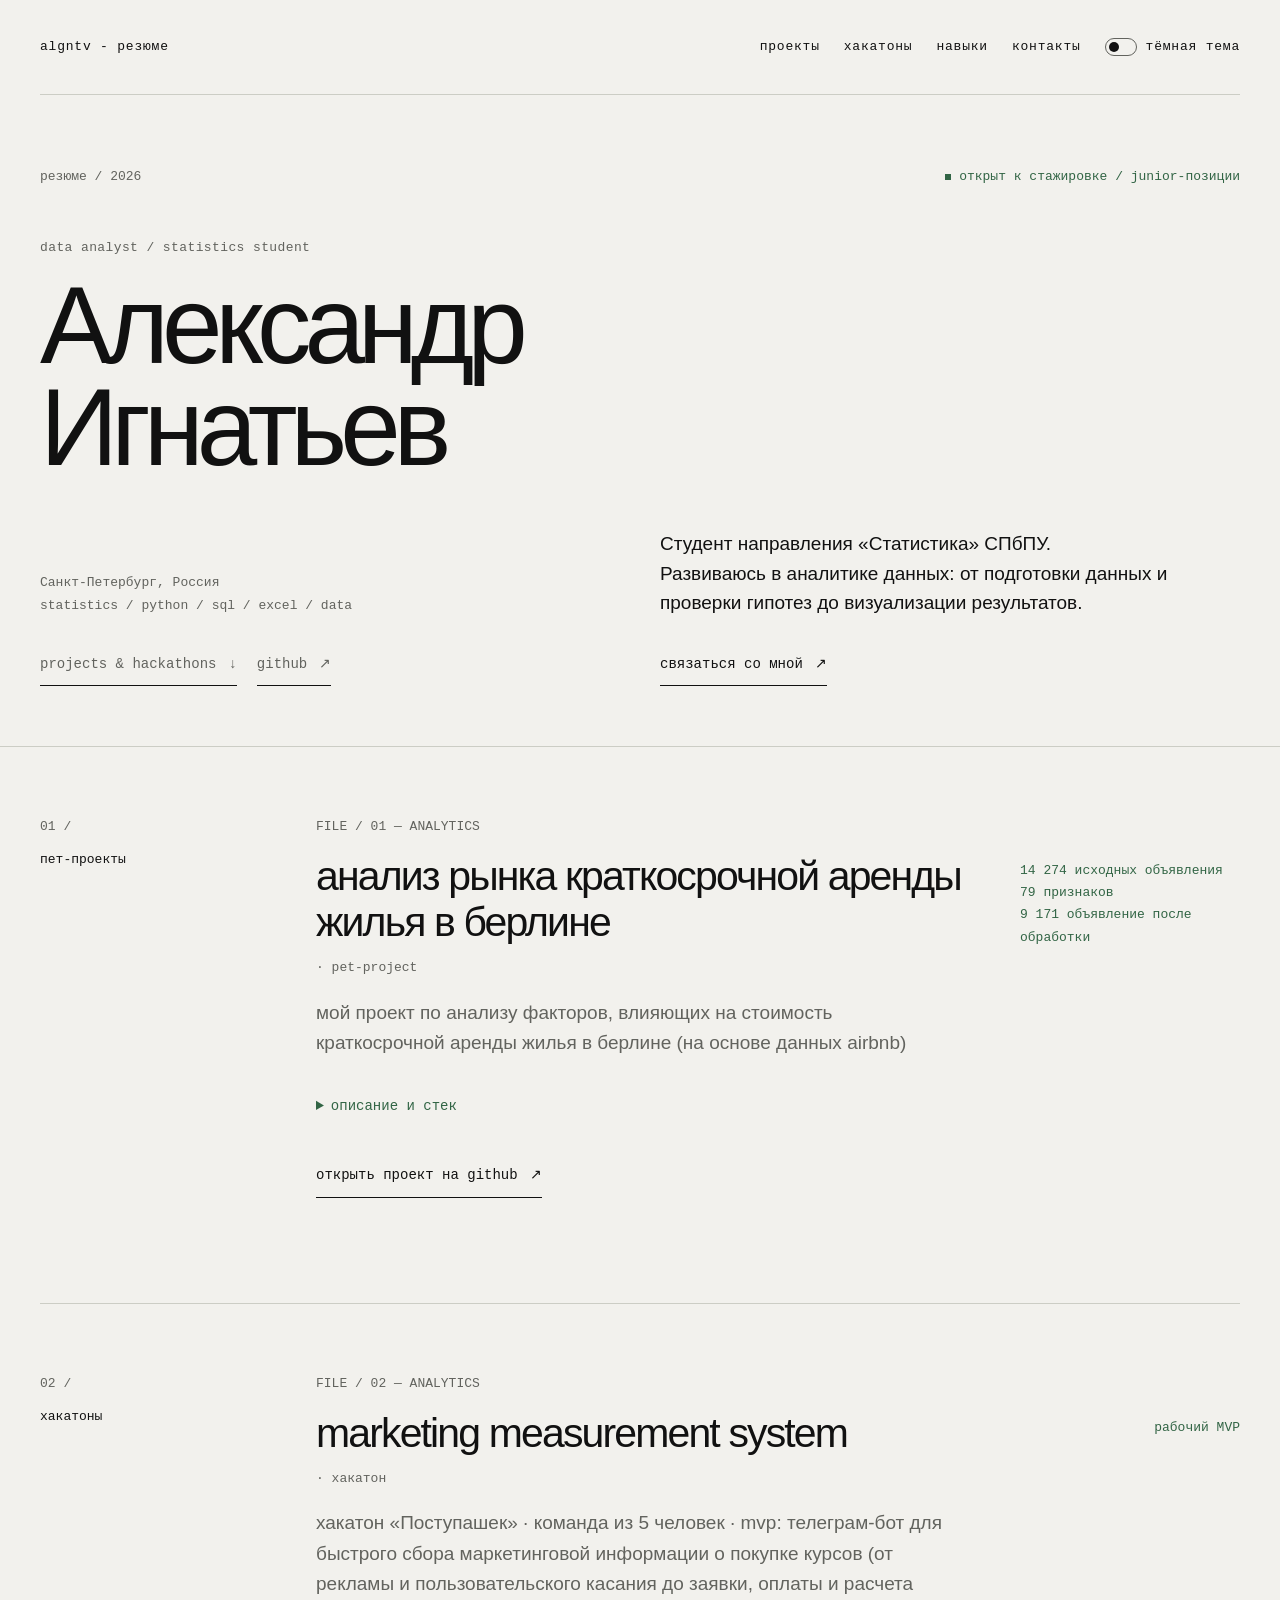
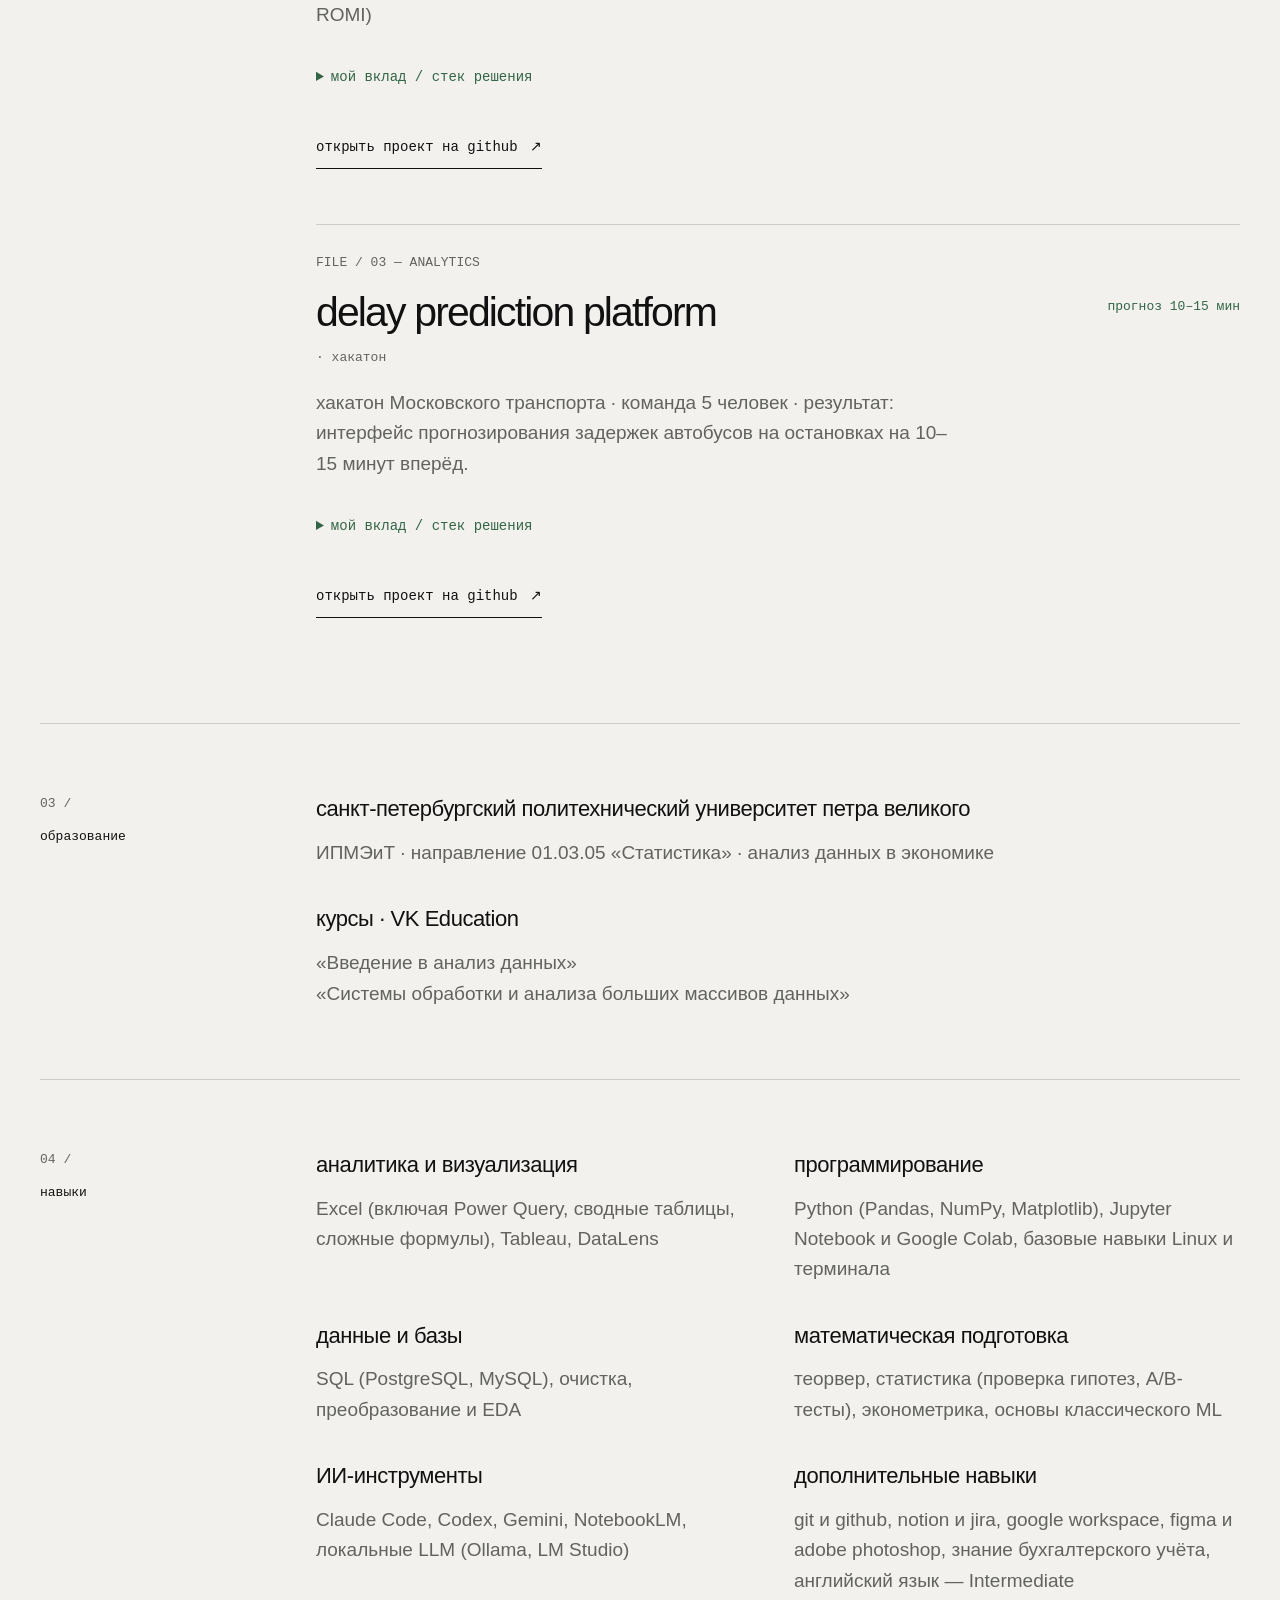
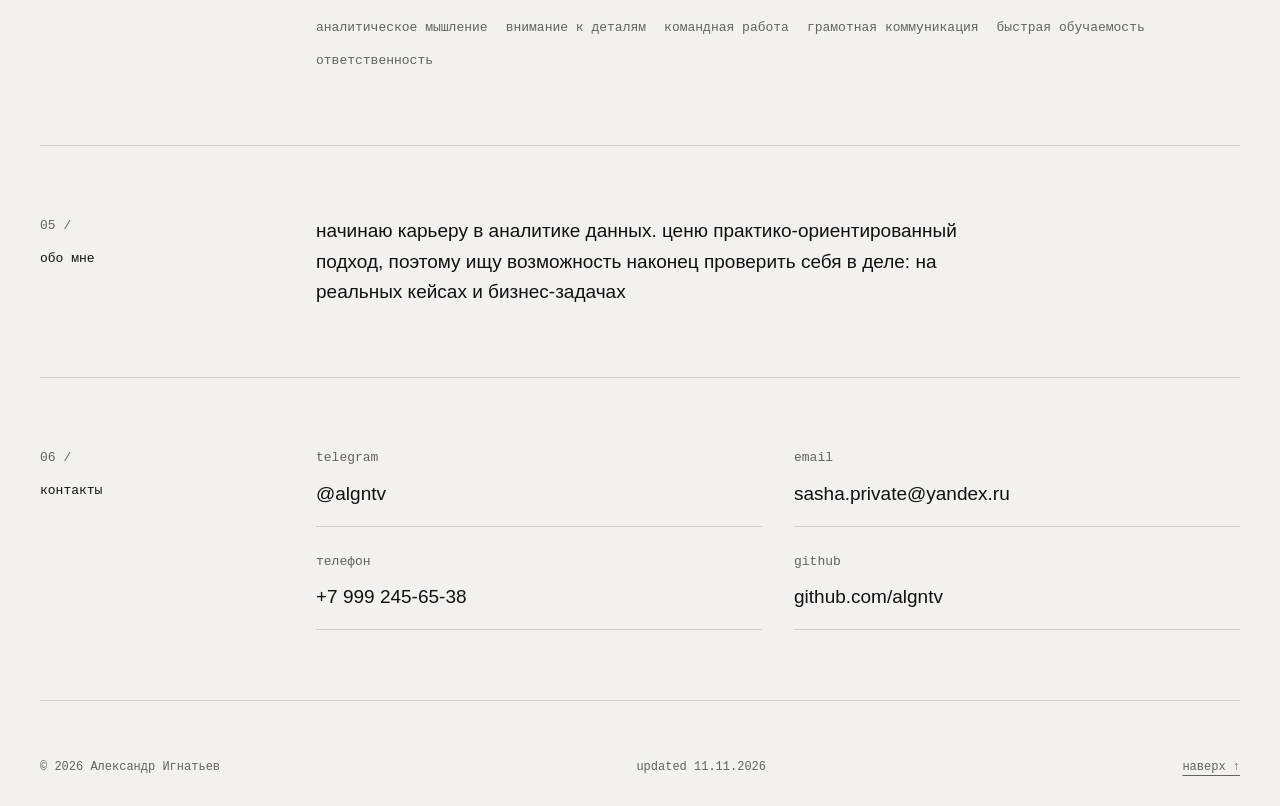
==== commit e7ec7157: "добавить A/B-тесты в навыки Co-Authored-By: Claude Opus 5.5 <noreply@anthropic.com> Claude-Session: " ====
--- a/index.html
+++ b/index.html
@@ -201,7 +201,7 @@
             <h3>данные и базы</h3>
             <p>SQL (PostgreSQL, MySQL), очистка, преобразование и EDA</p>
           </div>
-          <div class="card"><h3>математическая подготовка</h3><p>теорвер, статистика, эконометрика, основы классического ML</p></div>
+          <div class="card"><h3>математическая подготовка</h3><p>теорвер, статистика (проверка гипотез, A/B-тесты), эконометрика, основы классического ML</p></div>
           <div class="card">
             <h3>ИИ-инструменты</h3>
             <p>Claude Code, Codex, Gemini, NotebookLM, локальные LLM (Ollama, LM Studio)</p>
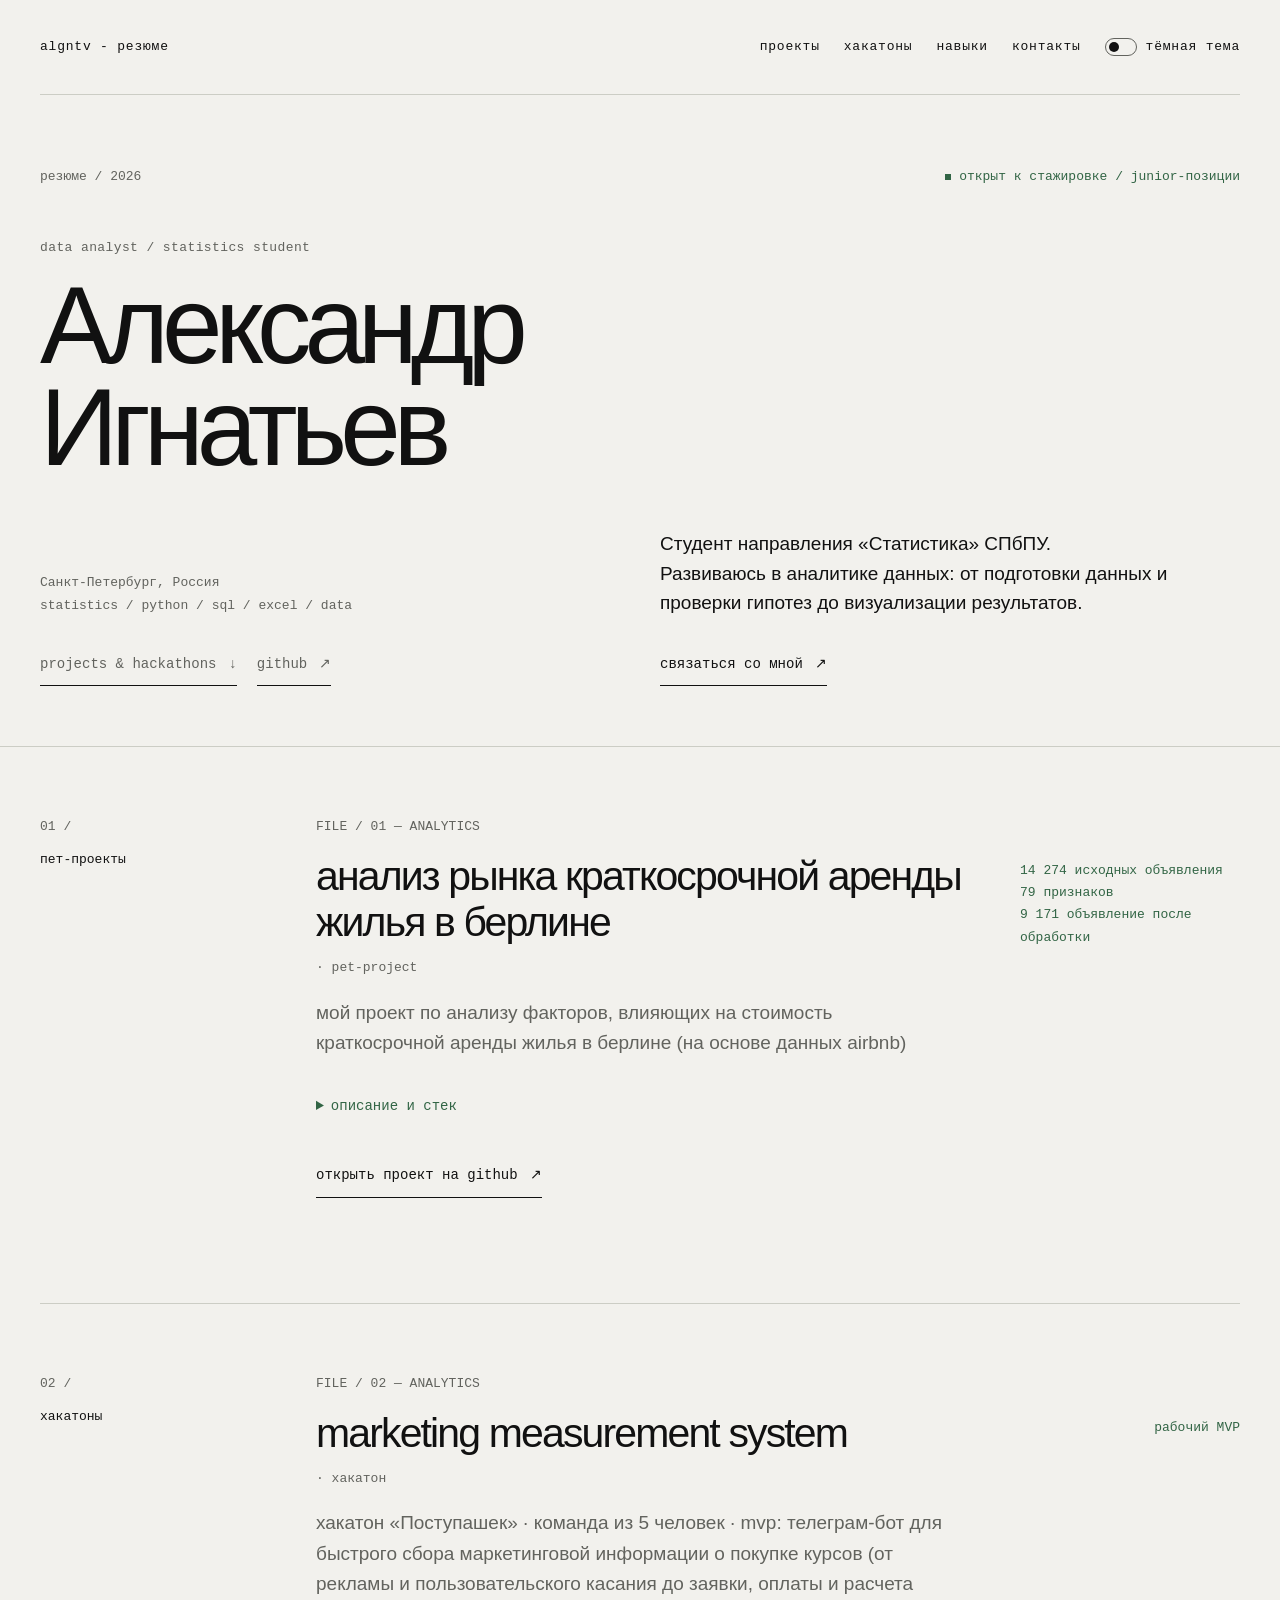
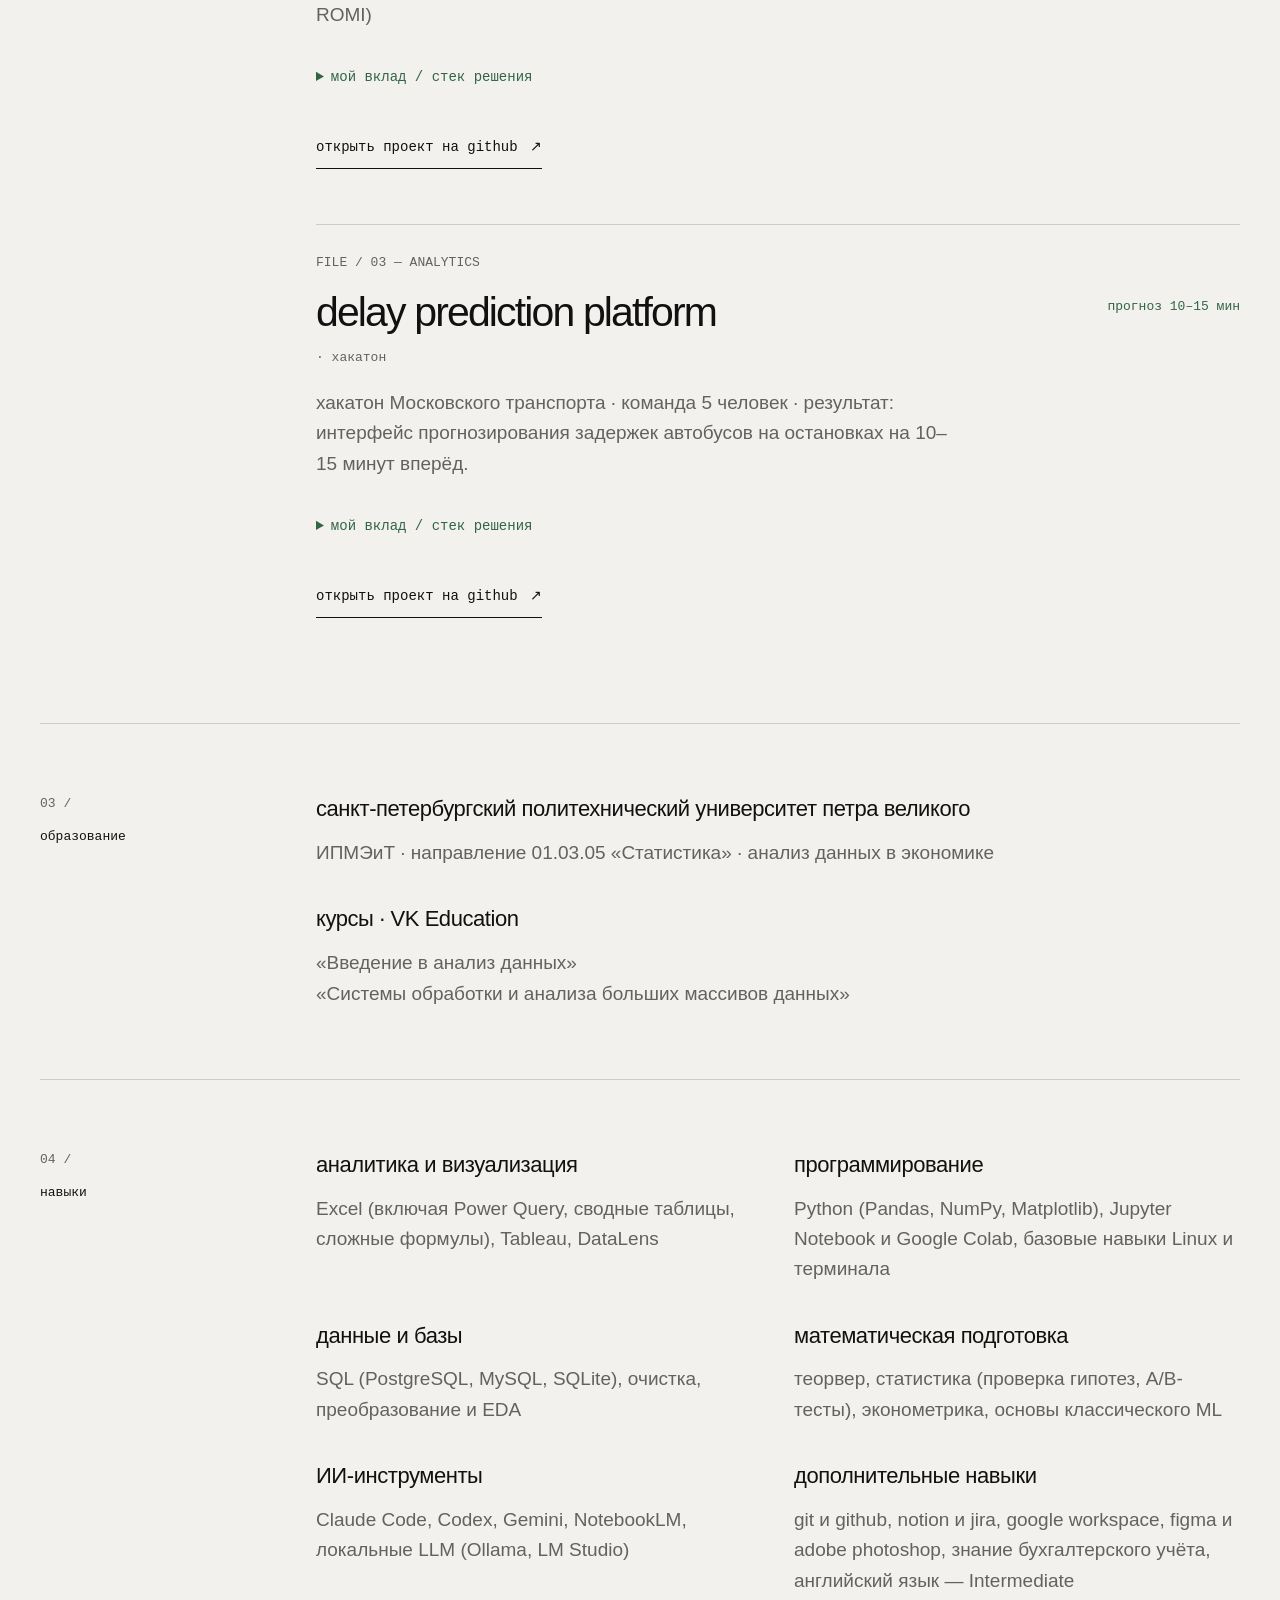
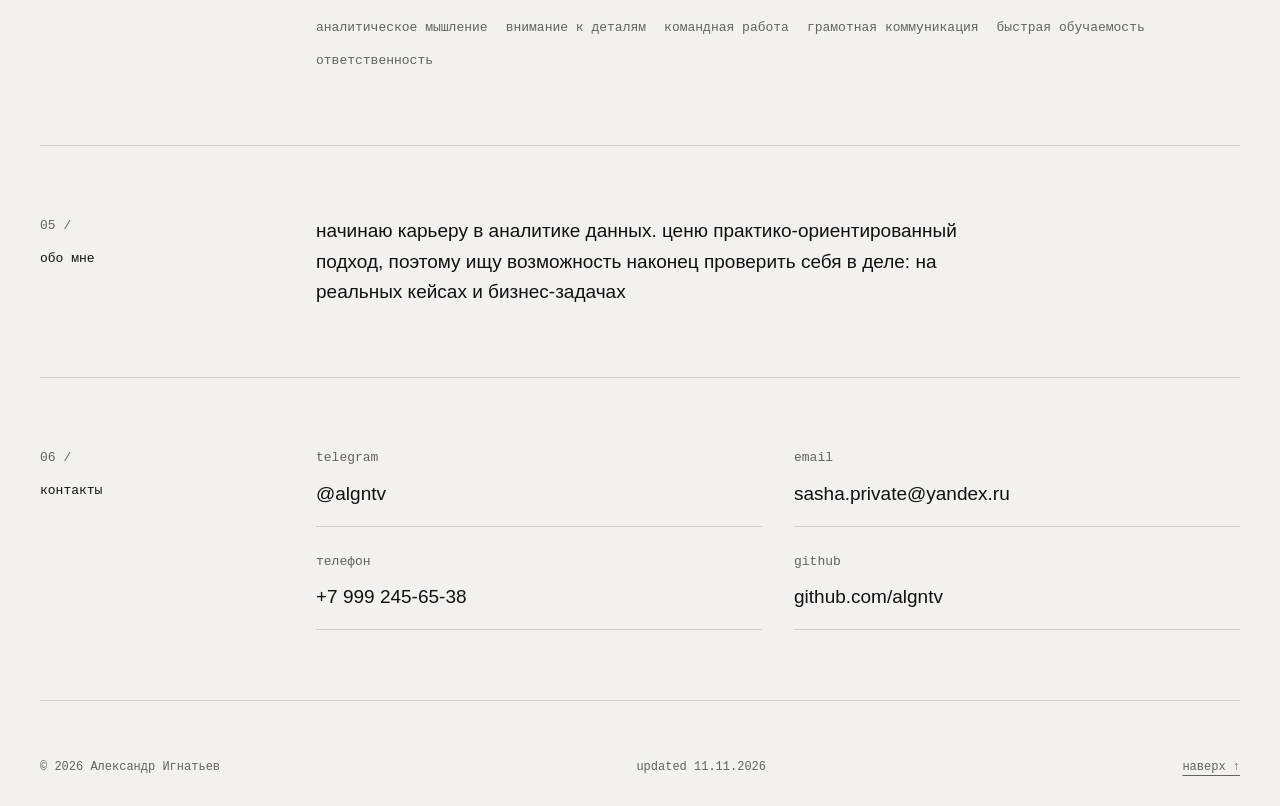
==== commit 2e7f3b43: "добавить SQLite в навыки Co-Authored-By: Claude Opus 5.5 <noreply@anthropic.com> Claude-Session: htt" ====
--- a/index.html
+++ b/index.html
@@ -199,7 +199,7 @@
           </div>
           <div class="card">
             <h3>данные и базы</h3>
-            <p>SQL (PostgreSQL, MySQL), очистка, преобразование и EDA</p>
+            <p>SQL (PostgreSQL, MySQL, SQLite), очистка, преобразование и EDA</p>
           </div>
           <div class="card"><h3>математическая подготовка</h3><p>теорвер, статистика (проверка гипотез, A/B-тесты), эконометрика, основы классического ML</p></div>
           <div class="card">
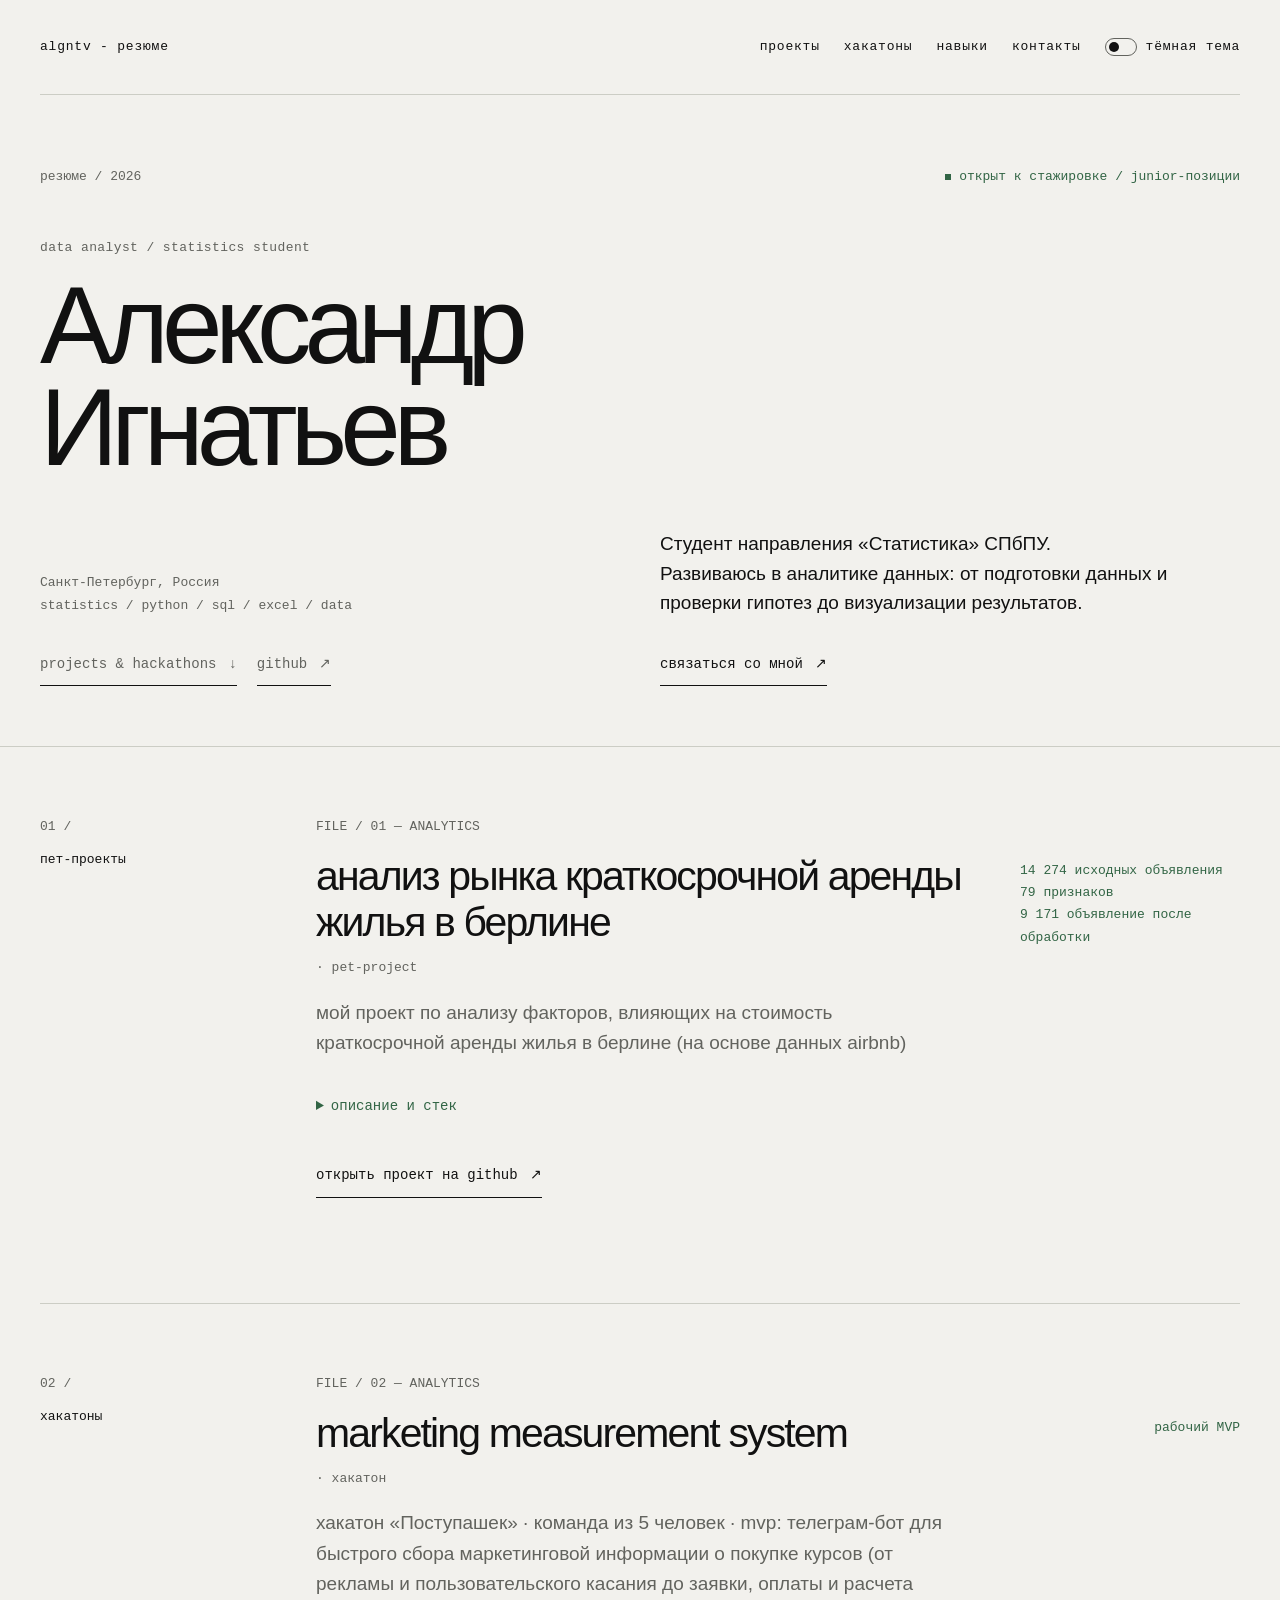
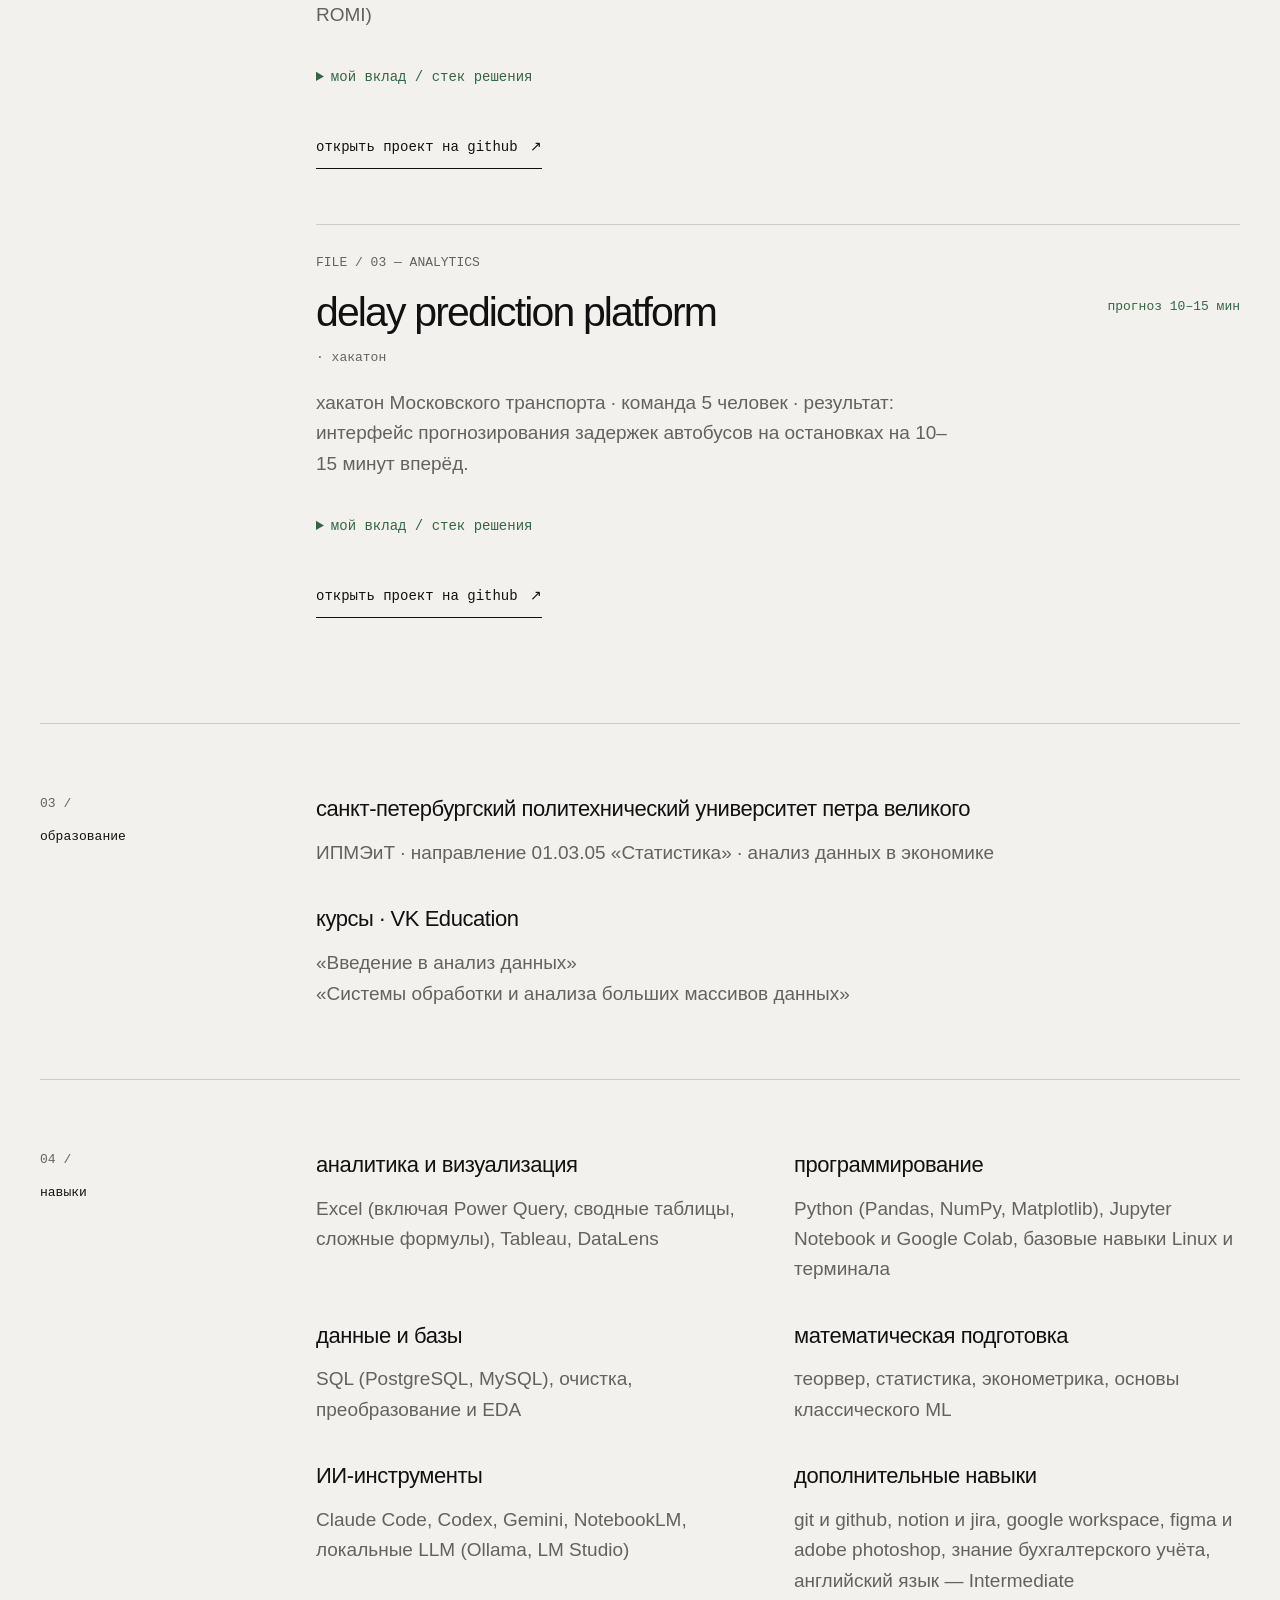
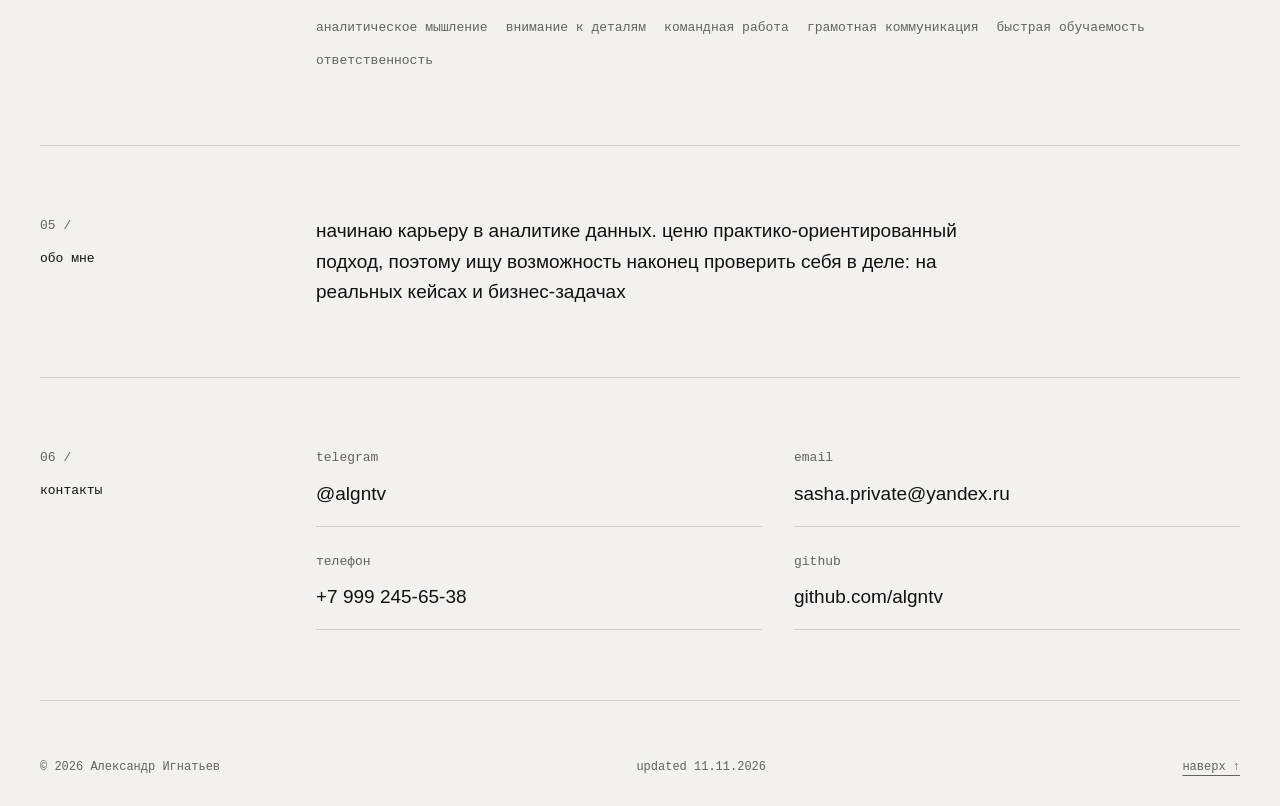
==== commit 489f0134: "Revert "добавить A/B-тесты и SQLite в навыки"" ====
--- a/index.html
+++ b/index.html
@@ -199,9 +199,9 @@
           </div>
           <div class="card">
             <h3>данные и базы</h3>
-            <p>SQL (PostgreSQL, MySQL, SQLite), очистка, преобразование и EDA</p>
-          </div>
-          <div class="card"><h3>математическая подготовка</h3><p>теорвер, статистика (проверка гипотез, A/B-тесты), эконометрика, основы классического ML</p></div>
+            <p>SQL (PostgreSQL, MySQL), очистка, преобразование и EDA</p>
+          </div>
+          <div class="card"><h3>математическая подготовка</h3><p>теорвер, статистика, эконометрика, основы классического ML</p></div>
           <div class="card">
             <h3>ИИ-инструменты</h3>
             <p>Claude Code, Codex, Gemini, NotebookLM, локальные LLM (Ollama, LM Studio)</p>
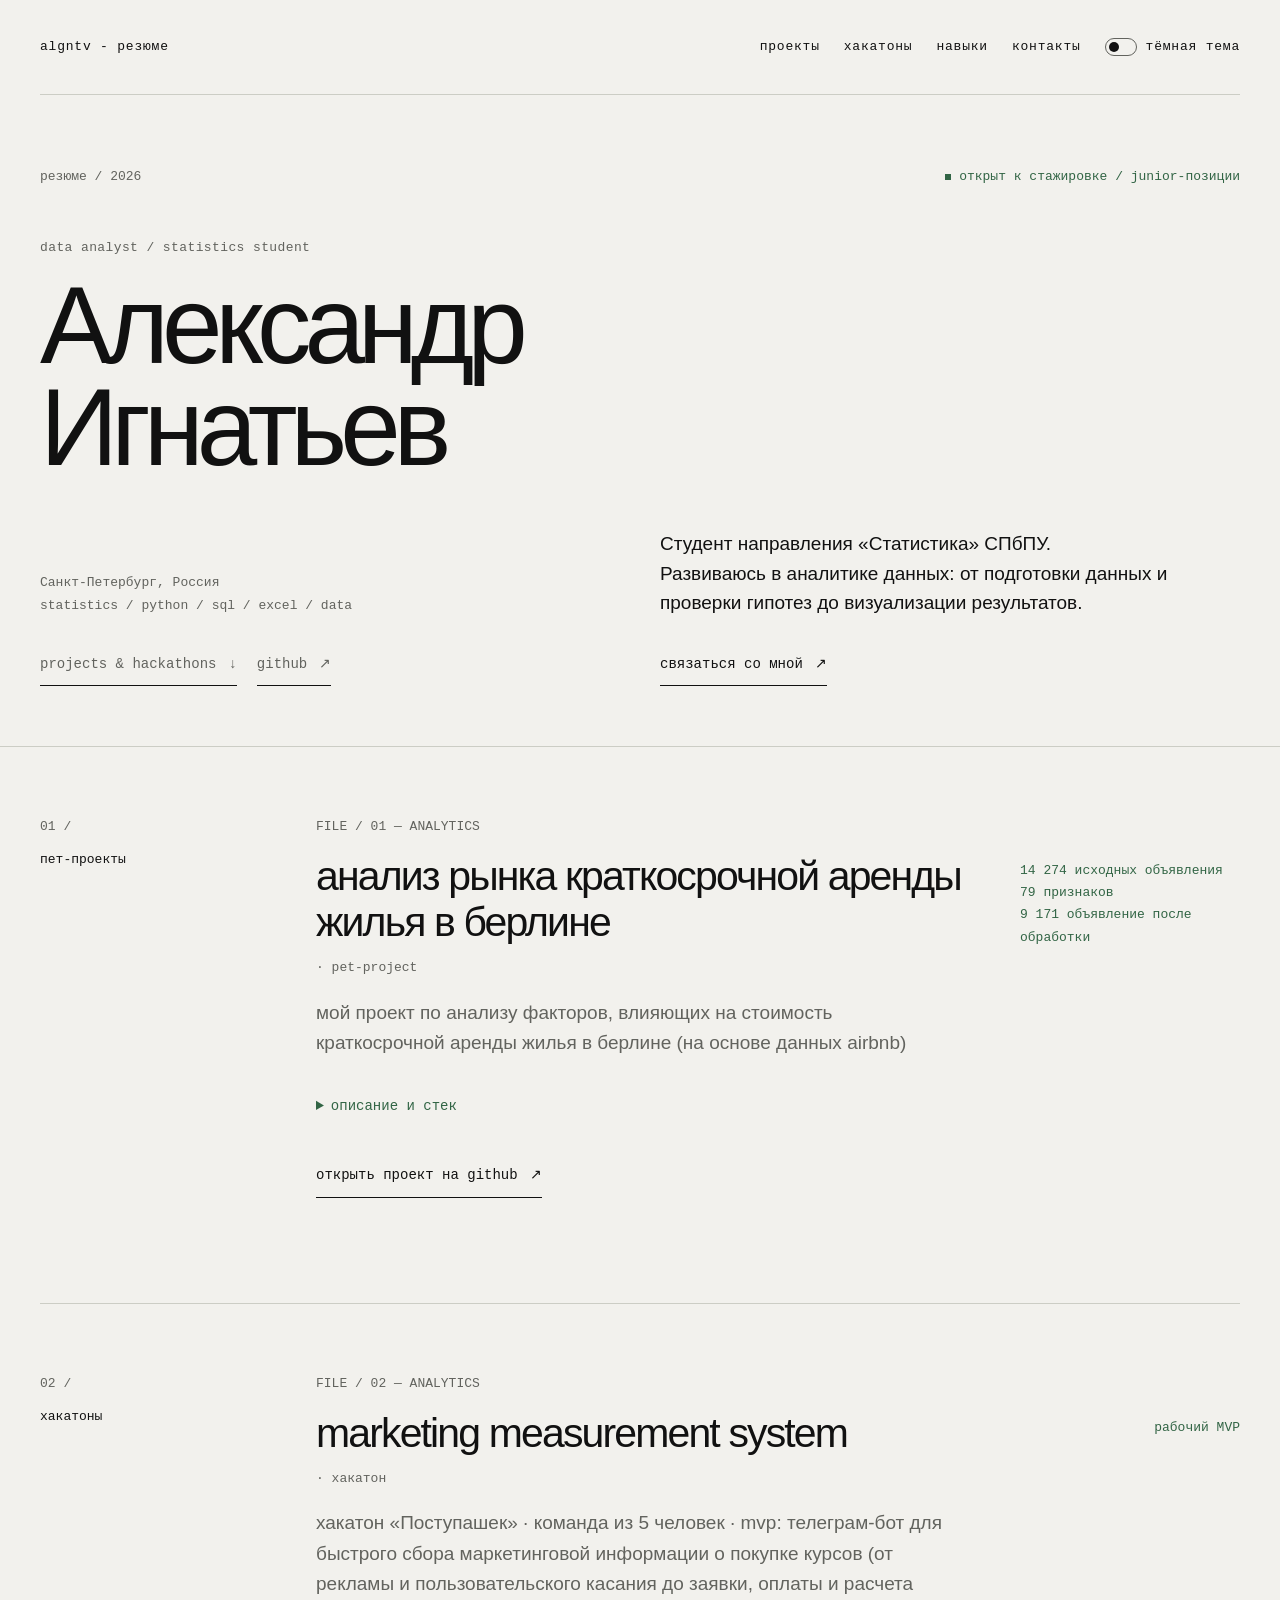
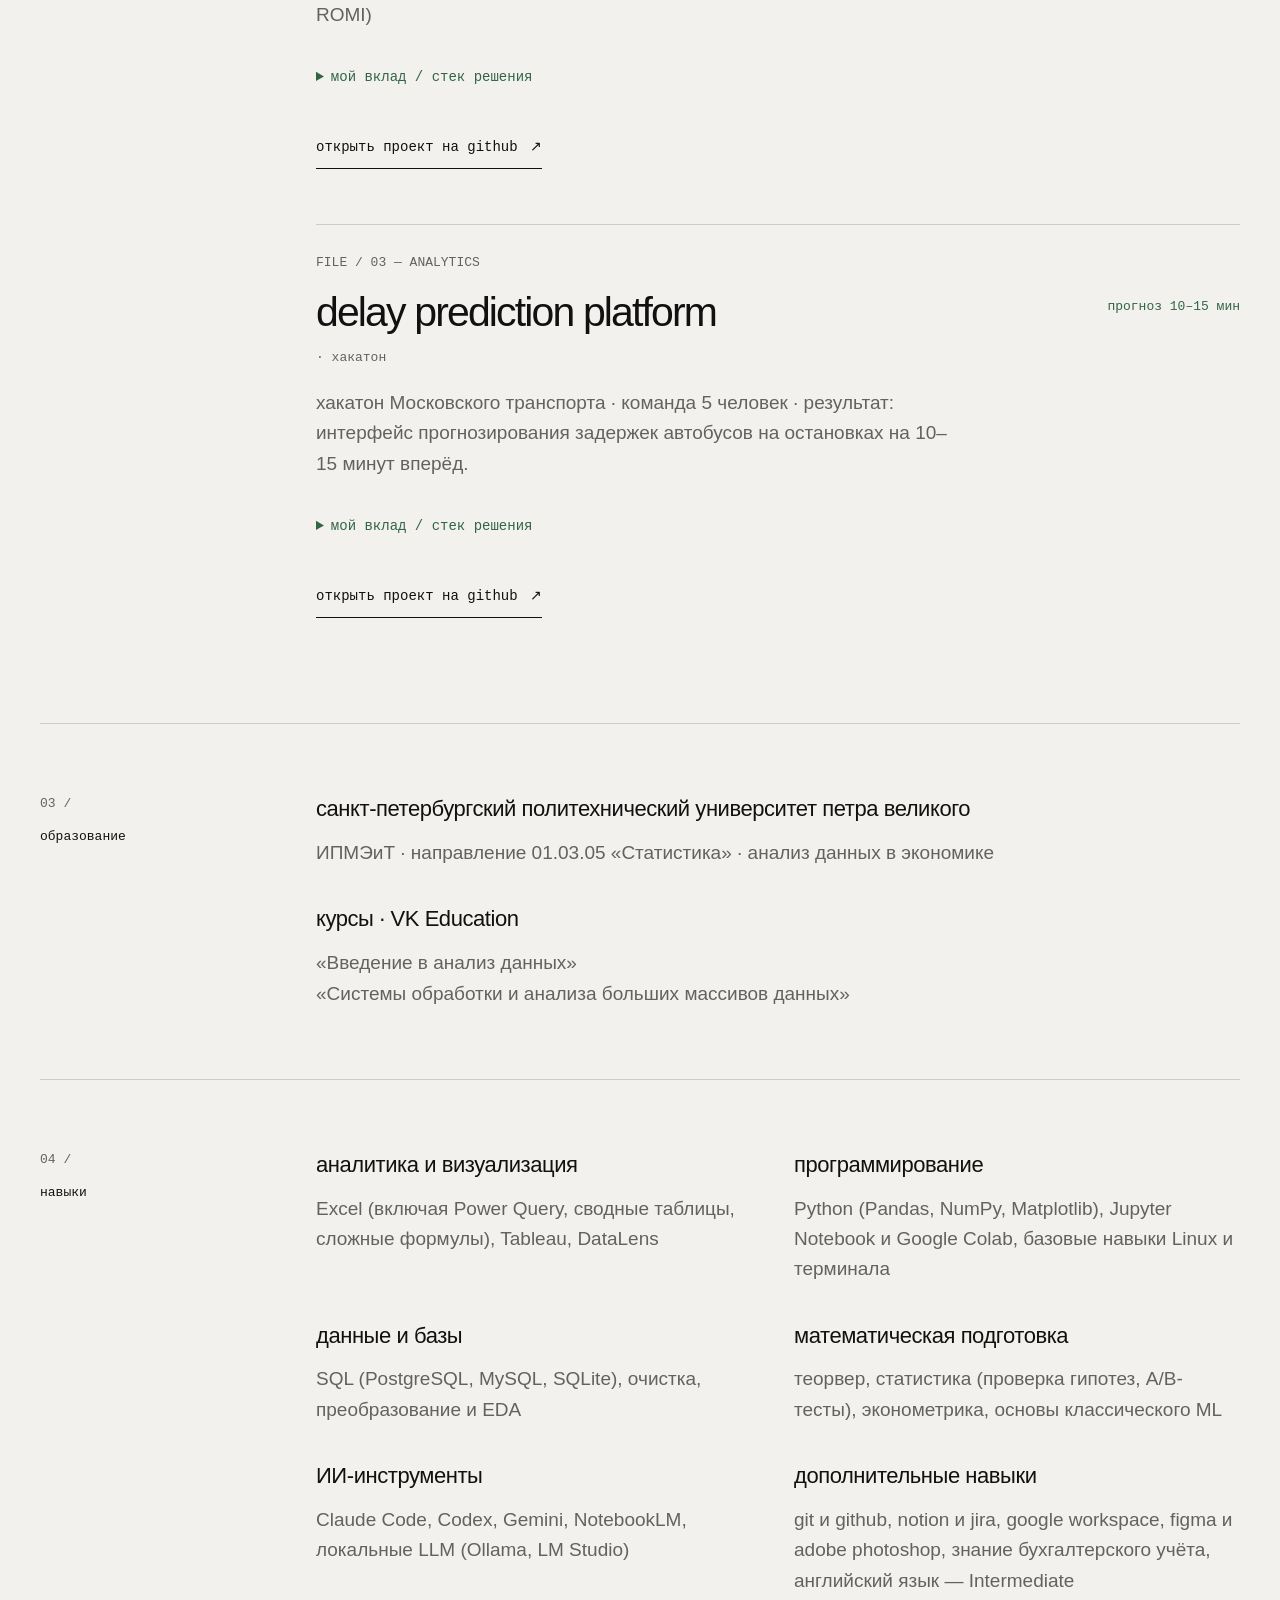
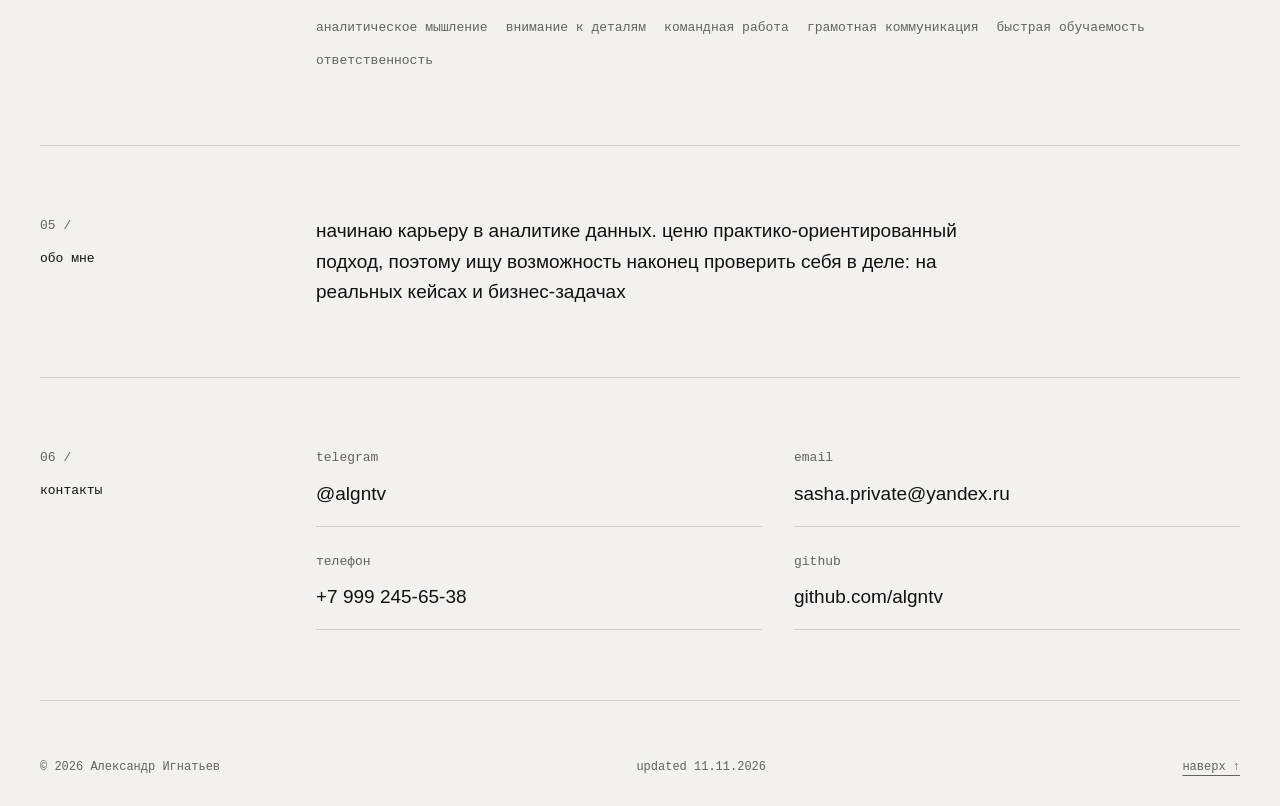
==== commit 0365b4e8: "добавить SQLite в навыки Co-Authored-By: Claude Opus 5.5 <noreply@anthropic.com> Claude-Session: htt" ====
--- a/index.html
+++ b/index.html
@@ -199,9 +199,9 @@
           </div>
           <div class="card">
             <h3>данные и базы</h3>
-            <p>SQL (PostgreSQL, MySQL), очистка, преобразование и EDA</p>
-          </div>
-          <div class="card"><h3>математическая подготовка</h3><p>теорвер, статистика, эконометрика, основы классического ML</p></div>
+            <p>SQL (PostgreSQL, MySQL, SQLite), очистка, преобразование и EDA</p>
+          </div>
+          <div class="card"><h3>математическая подготовка</h3><p>теорвер, статистика (проверка гипотез, A/B-тесты), эконометрика, основы классического ML</p></div>
           <div class="card">
             <h3>ИИ-инструменты</h3>
             <p>Claude Code, Codex, Gemini, NotebookLM, локальные LLM (Ollama, LM Studio)</p>
